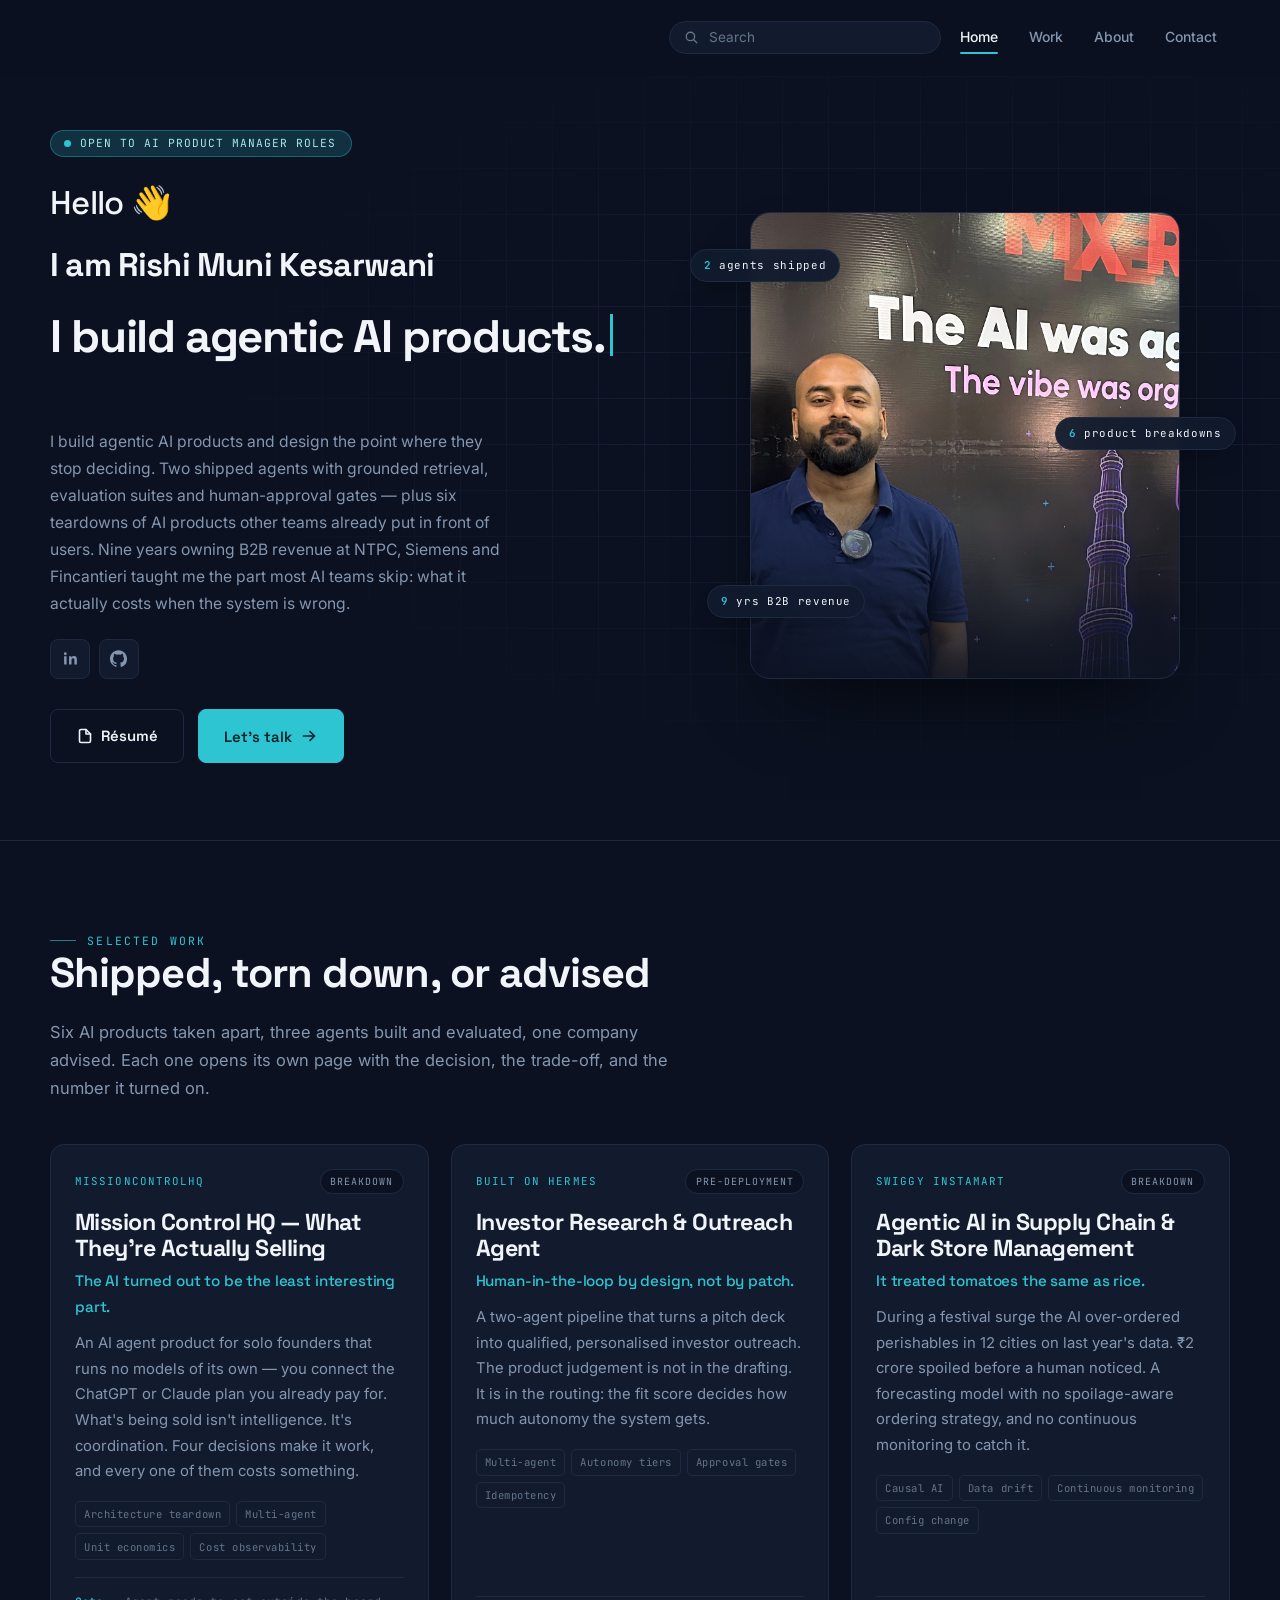
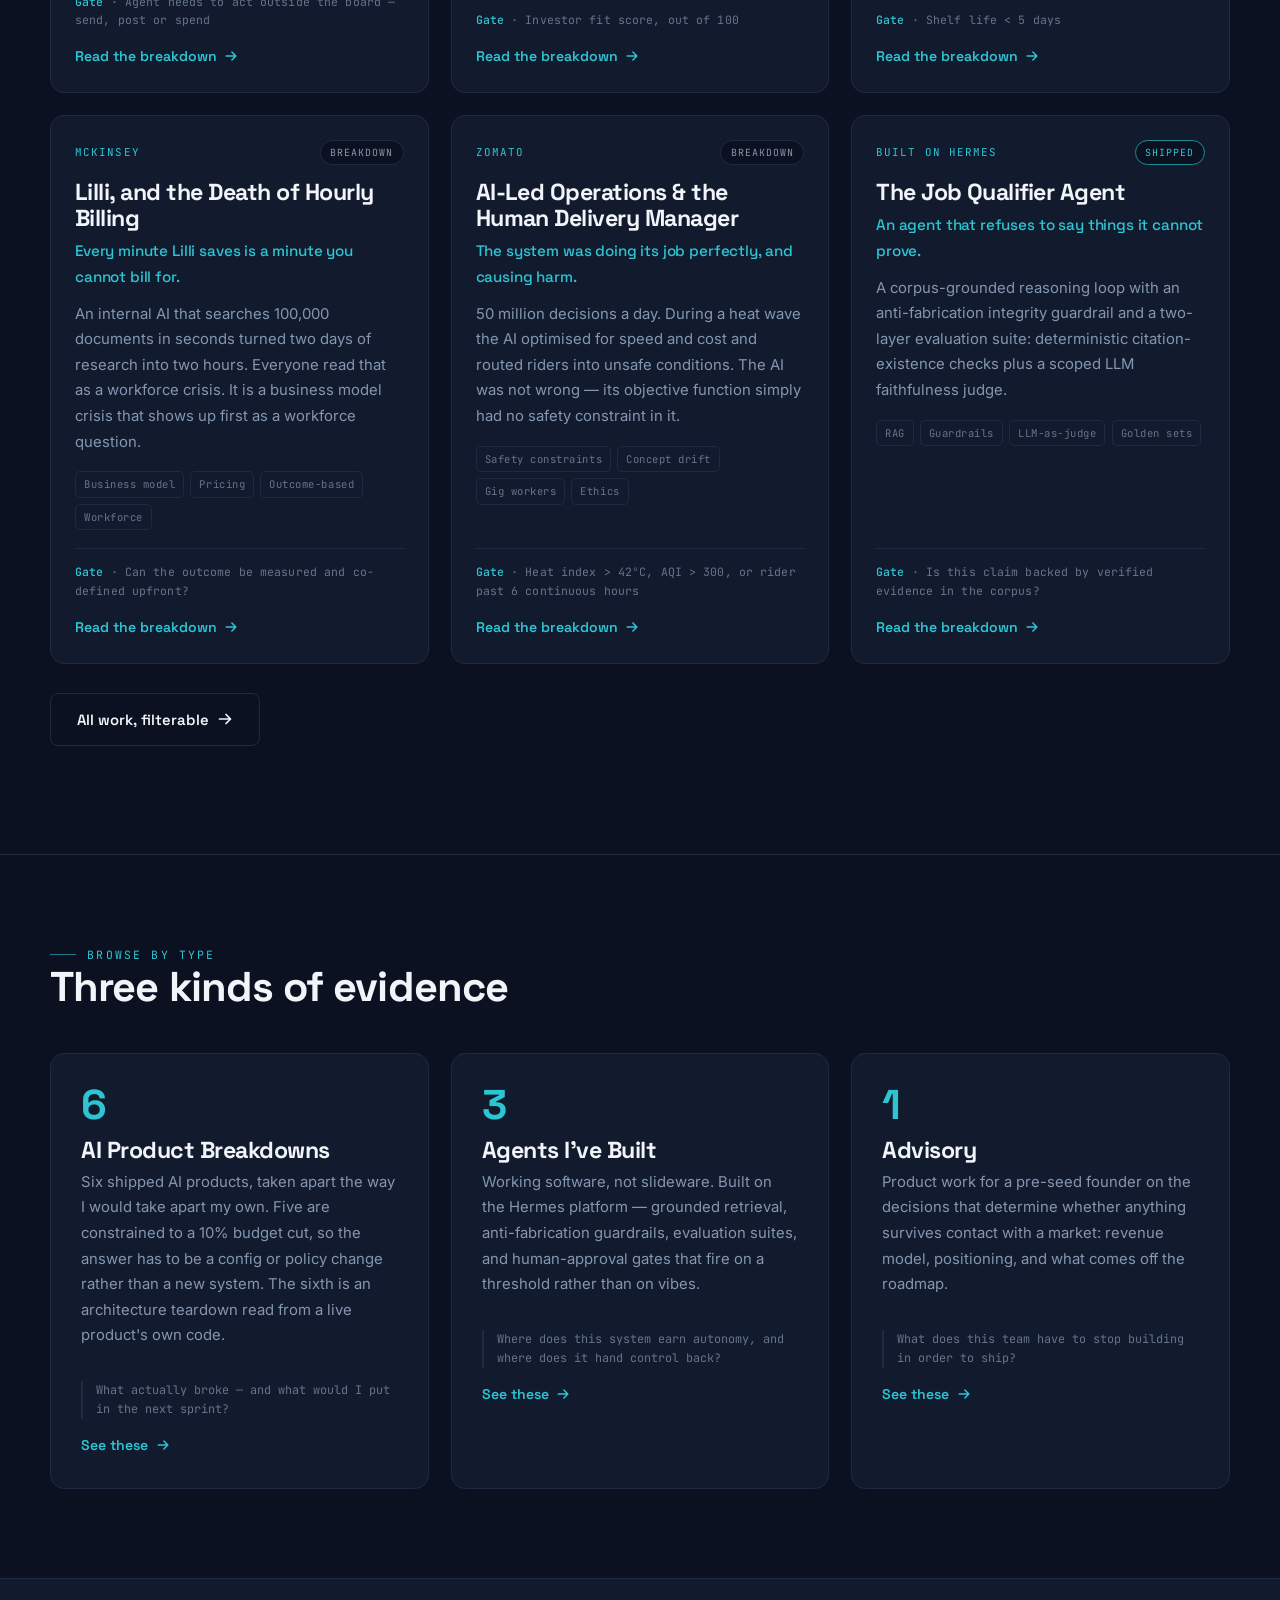
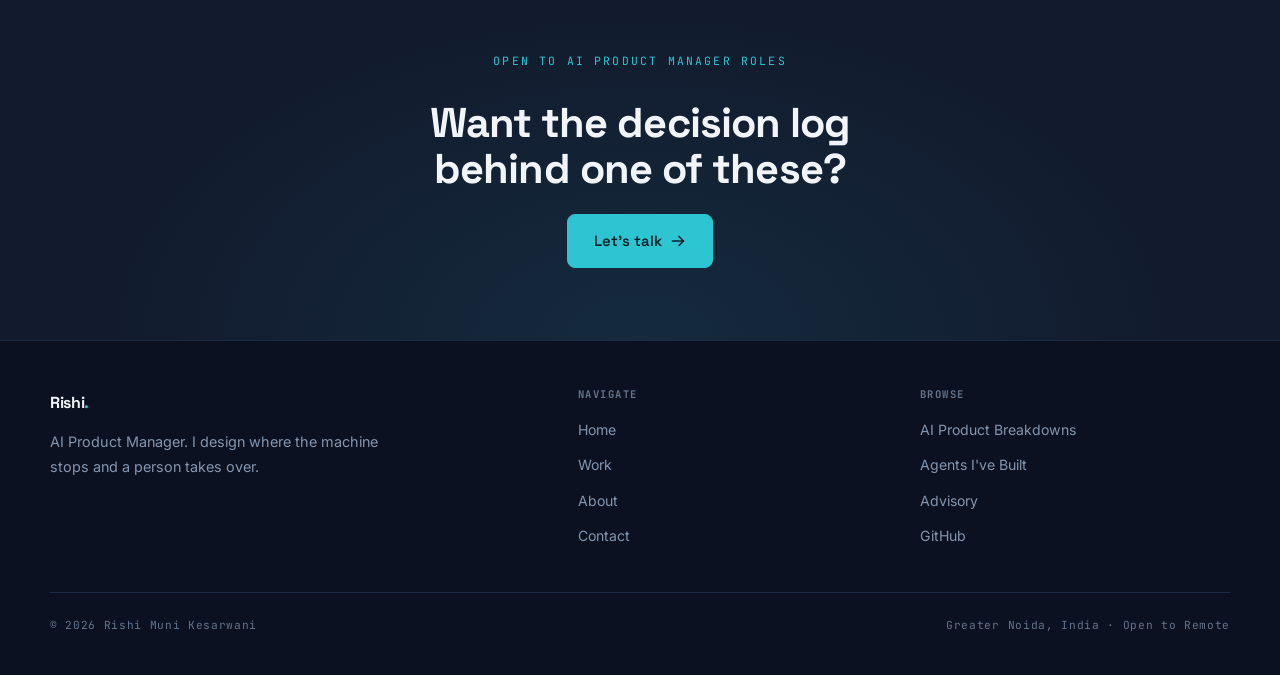
==== index.html @ 531f72b7 "Initial commit — portfolio site Static site, no build step, no framework. Every page renders from a " ====
<!doctype html>
<html lang="en">
<head>
<meta charset="utf-8">
<meta name="viewport" content="width=device-width, initial-scale=1">
<title>Rishi Muni Kesarwani — AI Product Manager</title>
<meta name="description" content="AI Product Manager building agentic products with grounded retrieval, evaluation suites and human-approval gates. Two shipped agents, six AI product teardowns, nine years of B2B revenue.">
<link rel="icon" href="data:image/svg+xml,%3Csvg xmlns='http://www.w3.org/2000/svg' viewBox='0 0 28 28'%3E%3Cpath d='M14 4 24.5 23H3.5z' fill='none' stroke='%232EC5D3' stroke-width='2'/%3E%3C/svg%3E">
<link rel="preconnect" href="https://fonts.googleapis.com">
<link rel="preconnect" href="https://fonts.gstatic.com" crossorigin>
<link href="https://fonts.googleapis.com/css2?family=Space+Grotesk:wght@400;500;600;700&family=Inter:wght@400;500;600&family=JetBrains+Mono:wght@400;500&display=swap" rel="stylesheet">
<link rel="stylesheet" href="assets/css/style.css">
</head>
<body data-page="home">

  <main>
    <section class="hero" id="hero"></section>
    <section class="section bordered" id="featured"></section>
    <section class="section bordered" id="cats"></section>
    <div id="cta"></div>
  </main>

  <script src="assets/js/data.js"></script>
  <script src="assets/js/site.js"></script>
</body>
</html>
---- assets/css/style.css ----
/* =============================================================
   Rishi Muni Kesarwani — AI Product Manager
   Theme: deep navy blueprint, cyan signal, geometric grotesque.
   Signature device: the decision gate rail (.gate)
   ============================================================= */

/* ---------- tokens ---------- */
:root {
  --ink:        #0B1120;
  --ink-2:      #121B2E;
  --ink-3:      #16203a;
  --line:       #1E2A42;
  --line-soft:  #17223a;
  --cyan:       #2EC5D3;
  --cyan-dim:   #1c8b96;
  --cyan-glow:  rgba(46,197,211,.18);
  --amber:      #F2994A;
  --paper:      #F1F5F9;
  --muted:      #8496B0;
  --muted-2:    #64748B;

  --display: "Space Grotesk", "Segoe UI", system-ui, sans-serif;
  --body:    "Inter", "Segoe UI", system-ui, sans-serif;
  --mono:    "JetBrains Mono", ui-monospace, "Cascadia Mono", Consolas, monospace;

  --wrap: 1180px;
  --nav-h: 76px;
  --r: 14px;
  --r-sm: 8px;

  --ease: cubic-bezier(.22,.61,.36,1);
}

/* ---------- reset ---------- */
*, *::before, *::after { box-sizing: border-box; }
html { scroll-behavior: smooth; -webkit-text-size-adjust: 100%; }
body {
  margin: 0;
  background: var(--ink);
  color: var(--muted);
  font-family: var(--body);
  font-size: 16.5px;
  line-height: 1.72;
  -webkit-font-smoothing: antialiased;
  overflow-x: hidden;
}
img { max-width: 100%; display: block; }
a { color: var(--cyan); text-decoration: none; }
a:hover { color: #7fe4ee; }
h1, h2, h3, h4 {
  font-family: var(--display);
  color: var(--paper);
  line-height: 1.12;
  letter-spacing: -.022em;
  margin: 0 0 .5em;
  font-weight: 700;
}
h1 { font-size: clamp(2.4rem, 6.4vw, 4.5rem); }
h2 { font-size: clamp(1.75rem, 3.6vw, 2.6rem); }
h3 { font-size: clamp(1.15rem, 2vw, 1.45rem); }
h4 { font-size: 1.02rem; }
p  { margin: 0 0 1.1em; }
ul { margin: 0 0 1.1em; padding-left: 1.15em; }
li { margin-bottom: .5em; }
strong { color: #cfdcec; font-weight: 600; }
em { color: #a9bcd4; }
code {
  font-family: var(--mono);
  font-size: .87em;
  background: var(--ink-3);
  border: 1px solid var(--line);
  border-radius: 5px;
  padding: .12em .42em;
  color: #a7e8ef;
}

:focus-visible {
  outline: 2px solid var(--cyan);
  outline-offset: 3px;
  border-radius: 4px;
}

.wrap { width: min(100% - 2.5rem, var(--wrap)); margin-inline: auto; }

/* blueprint grid, used behind hero + section accents */
.grid-bg {
  background-image:
    linear-gradient(var(--line-soft) 1px, transparent 1px),
    linear-gradient(90deg, var(--line-soft) 1px, transparent 1px);
  background-size: 46px 46px;
}

/* ---------- eyebrow / mono labels ---------- */
.eyebrow {
  font-family: var(--mono);
  font-size: .715rem;
  letter-spacing: .19em;
  text-transform: uppercase;
  color: var(--cyan);
  margin: 0 0 .9rem;
  display: flex;
  align-items: center;
  gap: .7rem;
}
.eyebrow::before {
  content: "";
  width: 26px; height: 1px;
  background: var(--cyan);
  opacity: .6;
  flex: none;
}
.eyebrow.plain::before { display: none; }

/* =============================================================
   HEADER / NAV
   ============================================================= */
.site-head {
  position: sticky; top: 0; z-index: 60;
  height: var(--nav-h);
  display: flex; align-items: center;
  background: rgba(11,17,32,.86);
  backdrop-filter: blur(14px);
  border-bottom: 1px solid transparent;
  transition: border-color .3s var(--ease), background .3s var(--ease);
}
.site-head.scrolled { border-bottom-color: var(--line); }
.site-head .wrap { display: flex; align-items: center; gap: 1.5rem; }

/* The header carries no wordmark — nav and search sit right, and the
   burger takes over that alignment once .nav goes fixed on mobile. */
.brand { display: flex; align-items: center; gap: .68rem; }
.brand svg { width: 26px; height: 26px; flex: none; }
.brand-name {
  font-family: var(--display);
  font-weight: 700;
  font-size: 1rem;
  color: var(--paper);
  letter-spacing: -.02em;
}
.brand-name span { color: var(--cyan); }

.nav { display: flex; align-items: center; gap: .35rem; margin-left: auto; }
.nav a {
  font-size: .875rem;
  font-weight: 500;
  color: var(--muted);
  padding: .5rem .8rem;
  border-radius: var(--r-sm);
  position: relative;
  transition: color .2s var(--ease), background .2s var(--ease);
}
.nav a:hover { color: var(--paper); background: var(--ink-2); }
.nav a.current { color: var(--paper); }
.nav a.current::after {
  content: "";
  position: absolute; left: .8rem; right: .8rem; bottom: .22rem;
  height: 2px; border-radius: 2px;
  background: var(--cyan);
}

.nav-search {
  display: flex; align-items: center; gap: .5rem;
  background: var(--ink-2);
  border: 1px solid var(--line);
  border-radius: 999px;
  padding: .42rem .85rem;
  min-width: 190px;
  transition: border-color .2s var(--ease), box-shadow .2s var(--ease);
}
.nav-search:focus-within { border-color: var(--cyan-dim); box-shadow: 0 0 0 3px var(--cyan-glow); }
.nav-search svg { width: 15px; height: 15px; color: var(--muted-2); flex: none; }
.nav-search input {
  background: none; border: 0; outline: none;
  color: var(--paper);
  font-family: var(--body); font-size: .85rem;
  width: 100%;
}
.nav-search input::placeholder { color: var(--muted-2); }

.burger {
  display: none;
  margin-left: auto;
  width: 42px; height: 42px;
  border: 1px solid var(--line);
  border-radius: var(--r-sm);
  background: var(--ink-2);
  cursor: pointer;
  padding: 0;
  align-items: center; justify-content: center;
}
.burger span {
  display: block; width: 18px; height: 2px; border-radius: 2px;
  background: var(--paper);
  position: relative;
  transition: transform .28s var(--ease), background .28s var(--ease);
}
.burger span::before, .burger span::after {
  content: ""; position: absolute; left: 0;
  width: 18px; height: 2px; border-radius: 2px; background: var(--paper);
  transition: transform .28s var(--ease), top .2s var(--ease);
}
.burger span::before { top: -6px; }
.burger span::after  { top: 6px; }
.burger[aria-expanded="true"] span { background: transparent; }
.burger[aria-expanded="true"] span::before { top: 0; transform: rotate(45deg); }
.burger[aria-expanded="true"] span::after  { top: 0; transform: rotate(-45deg); }

/* =============================================================
   BREADCRUMB + BACK
   ============================================================= */
.crumbs-bar {
  border-bottom: 1px solid var(--line);
  background: rgba(18,27,46,.4);
}
.crumbs-bar .wrap {
  display: flex; align-items: center; gap: 1rem;
  flex-wrap: wrap;
  padding: .8rem 0;
}
.crumbs {
  font-family: var(--mono);
  font-size: .74rem;
  letter-spacing: .04em;
  display: flex; align-items: center; flex-wrap: wrap; gap: .5rem;
  margin-right: auto;
  color: var(--muted-2);
}
.crumbs a { color: var(--muted); }
.crumbs a:hover { color: var(--cyan); }
.crumbs .sep { color: var(--line); }
.crumbs .here { color: var(--paper); }

.btn-back {
  font-family: var(--mono);
  font-size: .74rem;
  letter-spacing: .06em;
  color: var(--muted);
  background: var(--ink-2);
  border: 1px solid var(--line);
  border-radius: 999px;
  padding: .4rem .9rem .4rem .7rem;
  cursor: pointer;
  display: inline-flex; align-items: center; gap: .45rem;
  transition: border-color .2s var(--ease), color .2s var(--ease), transform .2s var(--ease);
}
.btn-back:hover { color: var(--paper); border-color: var(--cyan-dim); transform: translateX(-2px); }
.btn-back svg { width: 13px; height: 13px; }

/* =============================================================
   BUTTONS
   ============================================================= */
.btn {
  display: inline-flex; align-items: center; justify-content: center; gap: .55rem;
  font-family: var(--display);
  font-size: .93rem; font-weight: 600;
  padding: .82rem 1.6rem;
  border-radius: var(--r-sm);
  border: 1px solid var(--line);
  background: transparent;
  color: var(--paper);
  cursor: pointer;
  transition: transform .2s var(--ease), border-color .2s var(--ease),
              background .2s var(--ease), box-shadow .2s var(--ease);
}
.btn:hover { transform: translateY(-2px); border-color: var(--cyan-dim); color: var(--paper); }
.btn svg { width: 16px; height: 16px; }
.btn-primary {
  background: var(--cyan);
  border-color: var(--cyan);
  color: #04222a;
}
.btn-primary:hover {
  background: #45d6e3; border-color: #45d6e3; color: #04222a;
  box-shadow: 0 10px 30px -10px var(--cyan-glow);
}
.btn-sm { padding: .55rem 1.05rem; font-size: .82rem; }

/* =============================================================
   HERO
   ============================================================= */
.hero { position: relative; padding: clamp(2rem, 4vw, 3.4rem) 0 clamp(3rem, 6vw, 5rem); overflow: hidden; }
.hero::before {
  content: "";
  position: absolute; inset: 0;
  background-image:
    linear-gradient(var(--line-soft) 1px, transparent 1px),
    linear-gradient(90deg, var(--line-soft) 1px, transparent 1px);
  background-size: 46px 46px;
  mask-image: radial-gradient(ellipse 75% 65% at 72% 42%, #000 20%, transparent 78%);
  -webkit-mask-image: radial-gradient(ellipse 75% 65% at 72% 42%, #000 20%, transparent 78%);
  opacity: .85;
  pointer-events: none;
}
.hero .wrap { position: relative; }
.hero-grid {
  display: grid;
  grid-template-columns: 1.05fr .95fr;
  gap: clamp(2rem, 5vw, 4.5rem);
  align-items: center;
}

/* availability pill — the one bit of the hero that states the ask */
.avail {
  display: inline-flex;
  align-items: center;
  gap: .55rem;
  margin: 0 0 1.15rem;
  padding: .42rem .95rem .42rem .8rem;
  border: 1px solid rgba(46, 197, 211, .35);
  border-radius: 999px;
  background: var(--cyan-glow);
  font-family: var(--mono);
  font-size: .7rem;
  letter-spacing: .09em;
  text-transform: uppercase;
  color: #a7e8ef;
  line-height: 1;
}
.avail .dot {
  width: 7px;
  height: 7px;
  border-radius: 50%;
  background: var(--cyan);
  box-shadow: 0 0 0 0 var(--cyan-glow);
  animation: availPulse 2.4s var(--ease) infinite;
}
@keyframes availPulse {
  0%   { box-shadow: 0 0 0 0 rgba(46, 197, 211, .55); }
  70%  { box-shadow: 0 0 0 7px rgba(46, 197, 211, 0); }
  100% { box-shadow: 0 0 0 0 rgba(46, 197, 211, 0); }
}
@media (prefers-reduced-motion: reduce) { .avail .dot { animation: none; } }

.hello {
  font-family: var(--display);
  font-size: clamp(1.5rem, 3vw, 2.05rem);
  color: var(--paper);
  font-weight: 500;
  margin-bottom: .15em;
  letter-spacing: -.02em;
}
.hello .wave { display: inline-block; transform-origin: 70% 70%; }
.iam {
  font-family: var(--display);
  font-size: clamp(1.5rem, 3vw, 2.05rem);
  font-weight: 700;
  color: var(--paper);
  margin: 0 0 .55em;
  letter-spacing: -.025em;
}
.role-line {
  font-family: var(--display);
  font-weight: 700;
  font-size: clamp(1.75rem, 4vw, 2.85rem);
  color: var(--paper);
  letter-spacing: -.03em;
  line-height: 1.12;
  min-height: 2.24em;      /* holds two lines so the layout never jumps */
  margin: 0 0 .35em;
}
.caret {
  display: inline-block;
  width: 3px; height: .92em;
  background: var(--cyan);
  vertical-align: -.08em;
  margin-left: .1em;
  animation: blink 1.05s steps(2, start) infinite;
}
@keyframes blink { to { visibility: hidden; } }

.hero-pitch { max-width: 46ch; margin-bottom: 1.3rem; font-size: .98rem; }

.socials { display: flex; gap: .55rem; margin: 0 0 1.4rem; padding: 0; list-style: none; }
.socials a {
  width: 40px; height: 40px;
  display: grid; place-items: center;
  border: 1px solid var(--line);
  border-radius: var(--r-sm);
  color: var(--muted);
  background: var(--ink-2);
  transition: color .2s var(--ease), border-color .2s var(--ease), transform .2s var(--ease);
}
.socials a:hover { color: var(--cyan); border-color: var(--cyan-dim); transform: translateY(-3px); }
.socials svg { width: 17px; height: 17px; }

.hero-cta { display: flex; gap: .8rem; flex-wrap: wrap; }

/* --- hero portrait --- */
.portrait { position: relative; justify-self: center; width: 100%; max-width: 430px; }
.portrait-frame {
  position: relative;
  border: 1px solid var(--line);
  border-radius: 20px;
  overflow: hidden;
  background: var(--ink-2);
  box-shadow: 0 40px 80px -40px rgba(0,0,0,.85);
}
.portrait-frame img {
  width: 100%; aspect-ratio: 4/4.35; object-fit: cover; object-position: 26% 58%;
  filter: saturate(.92) contrast(1.04);
  transform: scale(1.18);
  transform-origin: 26% 62%;
}
.portrait-frame::after {
  content: "";
  position: absolute; inset: 0;
  background: linear-gradient(180deg, rgba(11,17,32,0) 42%, rgba(11,17,32,.92) 100%);
  pointer-events: none;
}
.portrait-cap {
  position: absolute; left: 1.15rem; right: 1.15rem; bottom: 1rem;
  z-index: 2;
  font-family: var(--mono);
  font-size: .68rem;
  line-height: 1.55;
  color: #a4b6cd;
  letter-spacing: .02em;
}
.portrait-chip {
  position: absolute;
  font-family: var(--mono);
  font-size: .68rem;
  letter-spacing: .06em;
  color: var(--paper);
  background: rgba(18,27,46,.94);
  border: 1px solid var(--line);
  border-radius: 999px;
  padding: .38rem .82rem;
  backdrop-filter: blur(6px);
  white-space: nowrap;
  box-shadow: 0 12px 26px -14px rgba(0,0,0,.9);
}
.portrait-chip b { color: var(--cyan); font-weight: 600; }
.chip-1 { top: 8%;  left: -14%; animation: float 7s ease-in-out infinite; }
.chip-2 { top: 44%; right: -13%; animation: float 8.5s ease-in-out infinite .8s; }
.chip-3 { bottom: 13%; left: -10%; animation: float 7.8s ease-in-out infinite .4s; }
@keyframes float {
  0%, 100% { transform: translateY(0); }
  50%      { transform: translateY(-9px); }
}

/* =============================================================
   SECTIONS
   ============================================================= */
.section { padding: clamp(3.5rem, 7vw, 6.5rem) 0; }
.section.tight { padding: clamp(2.5rem, 4.5vw, 4rem) 0; }
.section.bordered { border-top: 1px solid var(--line); }
.section-head { max-width: 62ch; margin-bottom: 2.6rem; }
.section-head p { margin-bottom: 0; }

.page-head { padding: clamp(2.6rem, 5vw, 4.2rem) 0 clamp(1.6rem, 3vw, 2.4rem); }
.page-head h1 { font-size: clamp(2.1rem, 4.6vw, 3.35rem); margin-bottom: .35em; }
.page-head .lede { font-size: 1.08rem; max-width: 66ch; margin: 0; }

/* stat strip */
.stat-strip {
  display: grid;
  grid-template-columns: repeat(4, 1fr);
  border: 1px solid var(--line);
  border-radius: var(--r);
  overflow: hidden;
  background: var(--ink-2);
}
.stat-strip div { padding: 1.35rem 1.5rem; border-right: 1px solid var(--line); }
.stat-strip div:last-child { border-right: 0; }
.stat-strip b {
  display: block;
  font-family: var(--display);
  font-size: clamp(1.5rem, 3vw, 2.1rem);
  font-weight: 700;
  color: var(--paper);
  letter-spacing: -.03em;
  line-height: 1;
  margin-bottom: .4rem;
}
.stat-strip span {
  font-family: var(--mono);
  font-size: .7rem;
  letter-spacing: .09em;
  text-transform: uppercase;
  color: var(--muted-2);
}

/* =============================================================
   SIGNATURE: the decision gate rail
   ============================================================= */
.gate {
  border: 1px solid var(--line);
  border-radius: var(--r);
  background:
    linear-gradient(180deg, rgba(46,197,211,.05), transparent 60%),
    var(--ink-2);
  padding: 1.4rem 1.5rem 1.5rem;
}
.gate-label {
  font-family: var(--mono);
  font-size: .68rem;
  letter-spacing: .17em;
  text-transform: uppercase;
  color: var(--cyan);
  margin-bottom: .55rem;
}
.gate-rule {
  font-family: var(--display);
  font-size: 1.02rem;
  font-weight: 600;
  color: var(--paper);
  line-height: 1.4;
  margin-bottom: 1.15rem;
}
.gate-rail {
  position: relative;
  height: 3px;
  border-radius: 3px;
  background: linear-gradient(90deg, var(--cyan) 0%, var(--cyan) 46%, var(--amber) 54%, var(--amber) 100%);
  margin: 0 0 1rem;
  opacity: .55;
}
.gate-rail::after {
  content: "";
  position: absolute; left: 50%; top: 50%;
  width: 11px; height: 11px;
  transform: translate(-50%, -50%) rotate(45deg);
  background: var(--ink);
  border: 2px solid var(--cyan);
  border-radius: 2px;
}
.gate-outcomes { display: grid; grid-template-columns: 1fr 1fr; gap: 1.1rem; }
.gate-outcomes > div { font-size: .875rem; line-height: 1.55; }
.gate-outcomes .k {
  font-family: var(--mono);
  font-size: .66rem;
  letter-spacing: .12em;
  text-transform: uppercase;
  display: block;
  margin-bottom: .3rem;
}
.gate-fail .k { color: var(--amber); }
.gate-pass .k { color: var(--cyan); }

/* the gate gets real width when it is the point of the section */
.thesis-grid {
  display: grid;
  grid-template-columns: minmax(0, 1fr) minmax(0, .82fr);
  gap: clamp(2rem, 5vw, 4rem);
  align-items: center;
}
@media (max-width: 900px) { .thesis-grid { grid-template-columns: 1fr; } }

/* compact gate inside a card */
.gate-mini {
  border-top: 1px solid var(--line);
  margin-top: auto;
  padding-top: .9rem;
  font-family: var(--mono);
  font-size: .72rem;
  line-height: 1.6;
  color: var(--muted-2);
  letter-spacing: .01em;
}
.gate-mini b { color: var(--cyan); font-weight: 500; }

/* =============================================================
   CARDS
   ============================================================= */
.card-grid { display: grid; gap: 1.35rem; grid-template-columns: repeat(auto-fill, minmax(330px, 1fr)); }
.card-grid.two { grid-template-columns: repeat(auto-fill, minmax(430px, 1fr)); }

.card {
  display: flex; flex-direction: column;
  background: var(--ink-2);
  border: 1px solid var(--line);
  border-radius: var(--r);
  padding: 1.5rem;
  position: relative;
  overflow: hidden;
  transition: transform .25s var(--ease), border-color .25s var(--ease), box-shadow .25s var(--ease);
}
.card::before {
  content: "";
  position: absolute; left: 0; right: 0; top: 0; height: 2px;
  background: var(--cyan);
  transform: scaleX(0); transform-origin: left;
  transition: transform .35s var(--ease);
}
.card:hover {
  transform: translateY(-4px);
  border-color: #27354f;
  box-shadow: 0 24px 50px -30px rgba(0,0,0,.9);
}
.card:hover::before { transform: scaleX(1); }

.card-top {
  display: flex; align-items: center; gap: .7rem;
  margin-bottom: .9rem;
  font-family: var(--mono);
  font-size: .68rem;
  letter-spacing: .1em;
  text-transform: uppercase;
  color: var(--muted-2);
}
.card-org { color: var(--cyan); }
.tag-status {
  margin-left: auto;
  border: 1px solid var(--line);
  border-radius: 999px;
  padding: .18rem .6rem;
  font-size: .62rem;
  letter-spacing: .1em;
  color: var(--muted);
  background: var(--ink);
}
.tag-status[data-s="Shipped"]  { color: var(--cyan); border-color: var(--cyan-dim); }
.tag-status[data-s="Ongoing"]  { color: var(--amber); border-color: #6b4a25; }

.card h3 { margin-bottom: .45rem; }
.card h3 a { color: var(--paper); }
.card:hover h3 a { color: var(--cyan); }
.card-tagline {
  font-family: var(--display);
  font-size: .95rem;
  color: var(--cyan);
  margin: 0 0 .7rem;
  font-weight: 500;
  letter-spacing: -.01em;
}
.card-sum { font-size: .93rem; margin-bottom: 1rem; }

.tags { display: flex; flex-wrap: wrap; gap: .38rem; list-style: none; padding: 0; margin: 0 0 1.1rem; }
.tags li {
  font-family: var(--mono);
  font-size: .66rem;
  letter-spacing: .05em;
  color: var(--muted-2);
  border: 1px solid var(--line);
  border-radius: 5px;
  padding: .2rem .5rem;
  margin: 0;
}

.card-link {
  font-family: var(--display);
  font-weight: 600;
  font-size: .88rem;
  display: inline-flex; align-items: center; gap: .45rem;
  margin-top: .9rem;
}
.card-link svg { width: 14px; height: 14px; transition: transform .2s var(--ease); }
.card:hover .card-link svg { transform: translateX(4px); }

/* category card */
.cat-card { padding: 1.9rem; }
.cat-card .count {
  font-family: var(--display);
  font-size: 2.6rem; font-weight: 700; color: var(--cyan);
  line-height: 1; letter-spacing: -.04em;
  margin-bottom: .7rem;
}
.cat-card .lens {
  font-family: var(--mono);
  font-size: .74rem;
  color: var(--muted-2);
  border-left: 2px solid var(--line);
  padding-left: .8rem;
  margin: 1rem 0 0;
  line-height: 1.6;
}

/* =============================================================
   FILTER / SORT TOOLBAR
   ============================================================= */
.toolbar {
  display: flex; flex-wrap: wrap; align-items: center; gap: .8rem;
  padding: 1rem 1.15rem;
  border: 1px solid var(--line);
  border-radius: var(--r);
  background: var(--ink-2);
  margin-bottom: 1.8rem;
}
.filters { display: flex; flex-wrap: wrap; gap: .4rem; }
.chip {
  font-family: var(--mono);
  font-size: .72rem;
  letter-spacing: .07em;
  color: var(--muted);
  background: var(--ink);
  border: 1px solid var(--line);
  border-radius: 999px;
  padding: .4rem .9rem;
  cursor: pointer;
  transition: all .2s var(--ease);
}
.chip:hover { color: var(--paper); border-color: #2b3a56; }
.chip[aria-pressed="true"] {
  background: var(--cyan); border-color: var(--cyan); color: #04222a; font-weight: 600;
}
.sort-wrap { margin-left: auto; display: flex; align-items: center; gap: .55rem; }
.sort-wrap label {
  font-family: var(--mono); font-size: .68rem; letter-spacing: .12em;
  text-transform: uppercase; color: var(--muted-2);
}
select {
  font-family: var(--body); font-size: .82rem;
  background: var(--ink); color: var(--paper);
  border: 1px solid var(--line); border-radius: var(--r-sm);
  padding: .45rem 2rem .45rem .75rem;
  cursor: pointer;
  appearance: none;
  background-image: url("data:image/svg+xml,%3Csvg xmlns='http://www.w3.org/2000/svg' viewBox='0 0 12 8' fill='none' stroke='%238496B0' stroke-width='1.6'%3E%3Cpath d='M1 1.5 6 6.5 11 1.5'/%3E%3C/svg%3E");
  background-repeat: no-repeat;
  background-position: right .7rem center;
  background-size: 10px;
}
select:focus { border-color: var(--cyan-dim); outline: none; box-shadow: 0 0 0 3px var(--cyan-glow); }

.result-count {
  font-family: var(--mono); font-size: .74rem;
  color: var(--muted-2); letter-spacing: .05em;
  margin-bottom: 1.2rem;
}
.result-count b { color: var(--paper); font-weight: 500; }

.empty {
  border: 1px dashed var(--line);
  border-radius: var(--r);
  padding: 3rem 1.5rem;
  text-align: center;
}
.empty h3 { color: var(--paper); }
.empty p { max-width: 44ch; margin-inline: auto; }

/* =============================================================
   DETAIL PAGE
   ============================================================= */
.detail-hero { padding: clamp(2rem, 4vw, 3.2rem) 0 clamp(2rem, 4vw, 3rem); }
.detail-meta {
  display: flex; flex-wrap: wrap; gap: .6rem 1.4rem;
  font-family: var(--mono);
  font-size: .72rem;
  letter-spacing: .09em;
  text-transform: uppercase;
  color: var(--muted-2);
  margin-bottom: 1.1rem;
}
.detail-meta .org { color: var(--cyan); }
.detail-hero h1 { max-width: 20ch; }
.detail-tagline {
  font-family: var(--display);
  font-size: clamp(1.1rem, 2.2vw, 1.4rem);
  color: var(--cyan);
  font-weight: 500;
  max-width: 34ch;
  margin: 0 0 1.2rem;
  letter-spacing: -.015em;
}
.detail-sum { font-size: 1.06rem; max-width: 62ch; }

.detail-body {
  display: grid;
  grid-template-columns: minmax(0, 1fr) 300px;
  gap: clamp(2rem, 5vw, 4rem);
  align-items: start;
}
.detail-main > section { margin-bottom: 3rem; }
.detail-main > section:last-child { margin-bottom: 0; }
.detail-main h2 {
  font-size: clamp(1.35rem, 2.4vw, 1.75rem);
  padding-bottom: .6rem;
  border-bottom: 1px solid var(--line);
  margin-bottom: 1.2rem;
}
.detail-main p, .detail-main li { font-size: 1rem; }

.note-block {
  border: 1px solid var(--line);
  border-left: 2px solid var(--cyan);
  border-radius: 0 var(--r) var(--r) 0;
  background: var(--ink-2);
  padding: 1.4rem 1.5rem;
}
.note-block > *:last-child { margin-bottom: 0; }

.tbl-scroll { overflow-x: auto; border: 1px solid var(--line); border-radius: var(--r); }
table { width: 100%; border-collapse: collapse; min-width: 480px; }
th, td {
  text-align: left;
  padding: .82rem 1.05rem;
  border-bottom: 1px solid var(--line);
  font-size: .9rem;
  vertical-align: top;
}
th {
  font-family: var(--mono);
  font-size: .68rem;
  letter-spacing: .12em;
  text-transform: uppercase;
  color: var(--cyan);
  background: var(--ink-3);
  font-weight: 500;
  white-space: nowrap;
}
tbody tr:last-child td { border-bottom: 0; }
tbody tr:hover td { background: rgba(46,197,211,.03); }
td:first-child { color: #b8c8dc; }

/* sidebar */
.detail-side { position: sticky; top: calc(var(--nav-h) + 1.2rem); display: grid; gap: 1.2rem; }
.side-box {
  border: 1px solid var(--line);
  border-radius: var(--r);
  background: var(--ink-2);
  padding: 1.3rem 1.4rem;
}
.side-box h4 {
  font-family: var(--mono);
  font-size: .68rem;
  letter-spacing: .15em;
  text-transform: uppercase;
  color: var(--cyan);
  margin-bottom: .9rem;
}
.side-stats { list-style: none; padding: 0; margin: 0; }
.side-stats li {
  display: flex; justify-content: space-between; align-items: baseline; gap: 1rem;
  padding: .55rem 0;
  border-bottom: 1px solid var(--line-soft);
  margin: 0;
  font-size: .82rem;
}
.side-stats li:last-child { border-bottom: 0; }
.side-stats b {
  font-family: var(--display);
  color: var(--paper); font-weight: 700; font-size: 1rem;
  letter-spacing: -.02em; text-align: right;
}
.side-links { list-style: none; padding: 0; margin: 0; }
.side-links li { margin: 0; border-bottom: 1px solid var(--line-soft); }
.side-links li:last-child { border-bottom: 0; }
.side-links a {
  display: block; padding: .6rem 0;
  font-size: .88rem; color: var(--muted);
  transition: color .2s var(--ease), padding-left .2s var(--ease);
}
.side-links a:hover { color: var(--cyan); padding-left: .35rem; }
.side-links .k {
  font-family: var(--mono); font-size: .62rem; letter-spacing: .1em;
  text-transform: uppercase; color: var(--muted-2); display: block;
}

/* prev / next */
.pager {
  display: grid; grid-template-columns: 1fr 1fr; gap: 1rem;
  border-top: 1px solid var(--line);
  padding-top: 2rem; margin-top: 3.5rem;
}
.pager a {
  border: 1px solid var(--line);
  border-radius: var(--r);
  background: var(--ink-2);
  padding: 1.1rem 1.3rem;
  transition: border-color .2s var(--ease), transform .2s var(--ease);
}
.pager a:hover { border-color: var(--cyan-dim); transform: translateY(-2px); }
.pager .k {
  font-family: var(--mono); font-size: .65rem; letter-spacing: .13em;
  text-transform: uppercase; color: var(--muted-2); display: block; margin-bottom: .35rem;
}
.pager strong { display: block; font-family: var(--display); color: var(--paper); font-size: .98rem; line-height: 1.3; }
.pager .next { text-align: right; }
.pager .spacer { border: 0; background: none; }

/* =============================================================
   FIGURE — architecture diagrams, drawn inline as SVG so they
   carry the same navy/cyan palette as everything else.
   ============================================================= */
.figure {
  margin: 0 0 1.5rem;
  border: 1px solid var(--line);
  border-radius: var(--r);
  background: linear-gradient(180deg, var(--ink-2) 0%, #0d1424 100%);
  overflow: hidden;
}
.figure-head {
  display: flex;
  align-items: baseline;
  flex-wrap: wrap;
  gap: .25rem .8rem;
  padding: .8rem 1.15rem;
  border-bottom: 1px solid var(--line);
  background: rgba(46, 197, 211, .04);
}
.figure-tag {
  font-family: var(--mono);
  font-size: .62rem;
  letter-spacing: .14em;
  text-transform: uppercase;
  color: var(--cyan);
  white-space: nowrap;
}
.figure-name {
  font-family: var(--display);
  font-size: .97rem;
  font-weight: 600;
  color: var(--paper);
  letter-spacing: -.015em;
}
/* the drawing itself scrolls sideways on narrow screens rather
   than shrinking its labels into illegibility */
.figure-canvas { overflow-x: auto; padding: 1.15rem 1.1rem .5rem; }
.figure-canvas svg { display: block; width: 100%; min-width: 680px; height: auto; }
.figure-cap {
  margin: 0;
  padding: .35rem 1.15rem 1.05rem;
  font-size: .84rem;
  line-height: 1.62;
  color: var(--muted-2);
}
.figure-cap b { color: var(--muted); font-weight: 600; }

/* diagram primitives — kept here so every figure stays in step */
.dg-label   { font-family: "Space Grotesk", system-ui, sans-serif; font-size: 14px; font-weight: 600; fill: #E2E8F0; }
.dg-sub     { font-family: "Inter", system-ui, sans-serif; font-size: 11px; fill: #7f92ad; }
.dg-edge    { font-family: "JetBrains Mono", ui-monospace, monospace; font-size: 10px; fill: #7f92ad; letter-spacing: .04em; }
.dg-num     { font-family: "JetBrains Mono", ui-monospace, monospace; font-size: 11px; font-weight: 600; }
.dg-title   { font-family: "Space Grotesk", system-ui, sans-serif; font-size: 17px; font-weight: 700; fill: #F1F5F9; }
.dg-note    { font-family: "Inter", system-ui, sans-serif; font-size: 12px; fill: #a9bcd4; }
.dg-line    { stroke: #3A4C6B; stroke-width: 1.4; fill: none; }

/* =============================================================
   ABOUT / TIMELINE
   ============================================================= */
.about-grid {
  display: grid; grid-template-columns: 300px minmax(0, 1fr);
  gap: clamp(2rem, 5vw, 4rem); align-items: start;
}
.about-photo {
  border: 1px solid var(--line); border-radius: var(--r);
  overflow: hidden; background: var(--ink-2);
  position: sticky; top: calc(var(--nav-h) + 1.2rem);
}
.about-photo img { aspect-ratio: 4/4.6; object-fit: cover; object-position: 22% 40%; }
.about-photo .cap {
  padding: .9rem 1.1rem;
  font-family: var(--mono); font-size: .68rem; line-height: 1.55; color: var(--muted-2);
  border-top: 1px solid var(--line);
}

.timeline { position: relative; padding-left: 1.9rem; }
.timeline::before {
  content: ""; position: absolute; left: 5px; top: .55rem; bottom: .5rem;
  width: 1px; background: var(--line);
}
.tl-item { position: relative; margin-bottom: 2.4rem; }
.tl-item:last-child { margin-bottom: 0; }
.tl-item::before {
  content: ""; position: absolute; left: -1.9rem; top: .5rem;
  width: 11px; height: 11px; border-radius: 50%;
  background: var(--ink); border: 2px solid var(--line);
}
.tl-item:first-child::before { border-color: var(--cyan); background: var(--cyan); }
.tl-when {
  font-family: var(--mono); font-size: .69rem; letter-spacing: .11em;
  text-transform: uppercase; color: var(--cyan); margin-bottom: .35rem;
}
.tl-item h3 { margin-bottom: .2rem; font-size: 1.15rem; }
.tl-org { font-size: .9rem; color: var(--muted-2); margin-bottom: .8rem; }
.tl-item ul { margin-bottom: 0; }
.tl-item li { font-size: .93rem; }

.skill-block { margin-bottom: 1.7rem; }
.skill-block h4 {
  font-family: var(--mono); font-size: .68rem; letter-spacing: .14em;
  text-transform: uppercase; color: var(--cyan); margin-bottom: .7rem;
}

/* =============================================================
   SEARCH RESULTS
   ============================================================= */
.searchbox-lg {
  display: flex; align-items: center; gap: .9rem;
  border: 1px solid var(--line); border-radius: var(--r);
  background: var(--ink-2);
  padding: 1rem 1.3rem;
  margin-bottom: 1.6rem;
}
.searchbox-lg:focus-within { border-color: var(--cyan-dim); box-shadow: 0 0 0 3px var(--cyan-glow); }
.searchbox-lg svg { width: 19px; height: 19px; color: var(--muted-2); flex: none; }
.searchbox-lg input {
  flex: 1; background: none; border: 0; outline: none;
  font-family: var(--display); font-size: 1.1rem; color: var(--paper);
}
.searchbox-lg input::placeholder { color: var(--muted-2); font-family: var(--body); font-size: .98rem; }

.res-list { list-style: none; padding: 0; margin: 0; }
.res-list li { margin: 0 0 .8rem; }
.res {
  display: block;
  border: 1px solid var(--line); border-radius: var(--r);
  background: var(--ink-2);
  padding: 1.15rem 1.35rem;
  transition: border-color .2s var(--ease), transform .2s var(--ease);
}
.res:hover { border-color: var(--cyan-dim); transform: translateX(3px); }
.res .k {
  font-family: var(--mono); font-size: .65rem; letter-spacing: .12em;
  text-transform: uppercase; color: var(--muted-2); margin-bottom: .3rem;
}
.res h3 { font-size: 1.08rem; margin-bottom: .3rem; color: var(--paper); }
.res p { font-size: .9rem; margin: 0; color: var(--muted); }
.res mark { background: rgba(46,197,211,.22); color: #bff0f6; border-radius: 3px; padding: 0 .15em; }

.suggest { display: flex; flex-wrap: wrap; gap: .45rem; align-items: center; }
.suggest span {
  font-family: var(--mono); font-size: .68rem; letter-spacing: .1em;
  text-transform: uppercase; color: var(--muted-2); margin-right: .3rem;
}

/* =============================================================
   CONTACT
   ============================================================= */
.contact-grid { display: grid; grid-template-columns: minmax(0,1fr) minmax(0,1fr); gap: clamp(2rem,5vw,4rem); align-items: start; }
.contact-list { list-style: none; padding: 0; margin: 0; }
.contact-list li { margin: 0; border-bottom: 1px solid var(--line); }
.contact-list li:first-child { border-top: 1px solid var(--line); }
.contact-list a, .contact-list .row {
  display: flex; align-items: center; gap: 1rem;
  padding: 1.1rem .2rem;
  color: var(--paper);
  transition: padding-left .2s var(--ease);
}
.contact-list a:hover { padding-left: .5rem; color: var(--cyan); }
.contact-list svg { width: 17px; height: 17px; color: var(--cyan); flex: none; }
.contact-list .k {
  font-family: var(--mono); font-size: .65rem; letter-spacing: .12em;
  text-transform: uppercase; color: var(--muted-2); display: block; margin-bottom: .1rem;
}
.contact-list .v { font-family: var(--display); font-size: .98rem; font-weight: 500; }

/* =============================================================
   CTA BAND + FOOTER
   ============================================================= */
.cta-band {
  border-top: 1px solid var(--line);
  border-bottom: 1px solid var(--line);
  background:
    radial-gradient(ellipse 60% 130% at 50% 100%, rgba(46,197,211,.09), transparent 70%),
    var(--ink-2);
  padding: clamp(3rem, 6vw, 4.5rem) 0;
  text-align: center;
}
.cta-band h2 { max-width: 20ch; margin-inline: auto; }
.cta-band p { max-width: 52ch; margin-inline: auto; margin-bottom: 1.8rem; }
.cta-band .hero-cta { justify-content: center; }

.site-foot { padding: 3rem 0 2.5rem; }
.foot-grid {
  display: grid; grid-template-columns: 1.6fr 1fr 1fr; gap: 2rem;
  padding-bottom: 2.2rem; border-bottom: 1px solid var(--line);
}
.foot-grid h4 {
  font-family: var(--mono); font-size: .66rem; letter-spacing: .14em;
  text-transform: uppercase; color: var(--muted-2); margin-bottom: .9rem;
}
.foot-grid ul { list-style: none; padding: 0; margin: 0; }
.foot-grid li { margin-bottom: .45rem; }
.foot-grid li a { color: var(--muted); font-size: .88rem; }
.foot-grid li a:hover { color: var(--cyan); }
.foot-blurb { font-size: .9rem; max-width: 38ch; }
.foot-bot {
  display: flex; flex-wrap: wrap; gap: 1rem; justify-content: space-between;
  padding-top: 1.4rem;
  font-family: var(--mono); font-size: .7rem; letter-spacing: .06em; color: var(--muted-2);
}

/* =============================================================
   MOTION — reveal on scroll
   ============================================================= */
.reveal { opacity: 0; transform: translateY(18px); }
.reveal.in { opacity: 1; transform: none; transition: opacity .6s var(--ease), transform .6s var(--ease); }

.stagger > * { opacity: 0; transform: translateY(14px); animation: rise .65s var(--ease) forwards; }
.stagger > *:nth-child(1) { animation-delay: .05s; }
.stagger > *:nth-child(2) { animation-delay: .13s; }
.stagger > *:nth-child(3) { animation-delay: .21s; }
.stagger > *:nth-child(4) { animation-delay: .29s; }
.stagger > *:nth-child(5) { animation-delay: .37s; }
.stagger > *:nth-child(6) { animation-delay: .45s; }
@keyframes rise { to { opacity: 1; transform: none; } }

/* =============================================================
   RESPONSIVE
   ============================================================= */
@media (max-width: 1040px) {
  .detail-body { grid-template-columns: 1fr; }
  .detail-side { position: static; grid-template-columns: repeat(auto-fit, minmax(250px,1fr)); }
  .about-grid { grid-template-columns: 1fr; }
  .about-photo { position: static; max-width: 320px; }
  .nav-search { min-width: 150px; }
}

@media (max-width: 900px) {
  .hero-grid { grid-template-columns: 1fr; gap: 3rem; }
  .portrait { order: -1; max-width: 330px; }
  .chip-1 { left: -6%; } .chip-2 { right: -6%; } .chip-3 { left: -4%; }
  .stat-strip { grid-template-columns: 1fr 1fr; }
  .stat-strip div:nth-child(2) { border-right: 0; }
  .stat-strip div:nth-child(-n+2) { border-bottom: 1px solid var(--line); }
  .foot-grid { grid-template-columns: 1fr 1fr; }
  .contact-grid { grid-template-columns: 1fr; }

  .burger { display: inline-flex; }
  .nav {
    position: fixed; inset: var(--nav-h) 0 auto;
    flex-direction: column; align-items: stretch; gap: 0;
    background: var(--ink-2);
    border-bottom: 1px solid var(--line);
    padding: .8rem 1.25rem 1.3rem;
    transform: translateY(-12px);
    opacity: 0; visibility: hidden; pointer-events: none;
    transition: opacity .25s var(--ease), transform .25s var(--ease), visibility .25s;
    max-height: calc(100vh - var(--nav-h)); overflow-y: auto;
  }
  .nav.open { opacity: 1; visibility: visible; transform: none; pointer-events: auto; }
  .nav a { padding: .85rem .4rem; border-bottom: 1px solid var(--line-soft); border-radius: 0; }
  .nav a.current::after { left: .4rem; right: auto; width: 20px; bottom: .5rem; }
  .nav-search { order: -1; margin-bottom: .6rem; min-width: 0; }
}

@media (max-width: 620px) {
  body { font-size: 16px; }
  .wrap { width: calc(100% - 2rem); }
  .gate-outcomes { grid-template-columns: 1fr; gap: .8rem; }
  .stat-strip { grid-template-columns: 1fr; }
  .stat-strip div { border-right: 0; border-bottom: 1px solid var(--line); }
  .stat-strip div:last-child { border-bottom: 0; }
  .pager { grid-template-columns: 1fr; }
  .pager .next { text-align: left; }
  .foot-grid { grid-template-columns: 1fr; }
  .toolbar { flex-direction: column; align-items: stretch; }
  .sort-wrap { margin-left: 0; }
  .sort-wrap select { flex: 1; }
  .card-grid { grid-template-columns: 1fr; }
  .card-grid.two { grid-template-columns: 1fr; }
  .portrait-chip { font-size: .62rem; padding: .3rem .65rem; }
}

@media (prefers-reduced-motion: reduce) {
  *, *::before, *::after {
    animation-duration: .001ms !important;
    animation-iteration-count: 1 !important;
    transition-duration: .001ms !important;
    scroll-behavior: auto !important;
  }
  .reveal { opacity: 1; transform: none; }
  .stagger > * { opacity: 1; transform: none; }
}

@media print {
  .site-head, .crumbs-bar, .cta-band, .site-foot, .btn-back, .toolbar { display: none; }
  body { background: #fff; color: #111; }
}
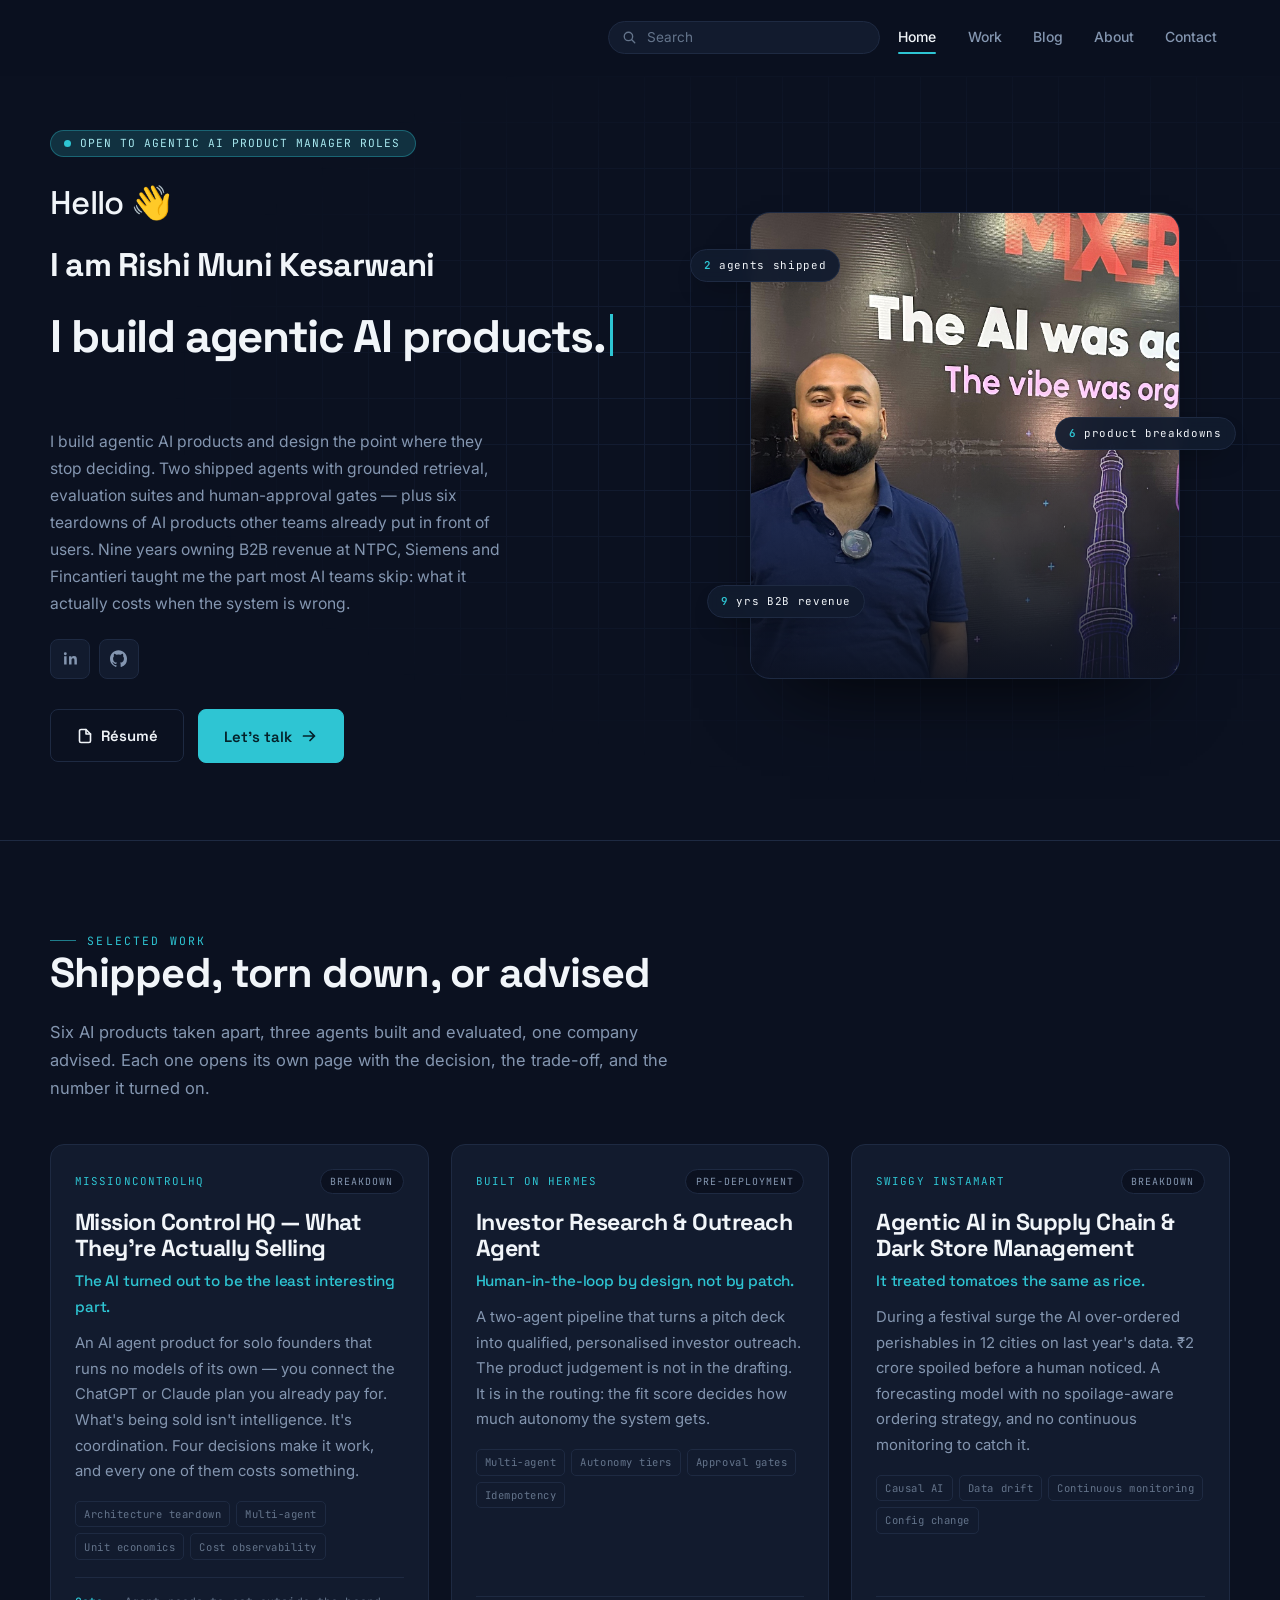
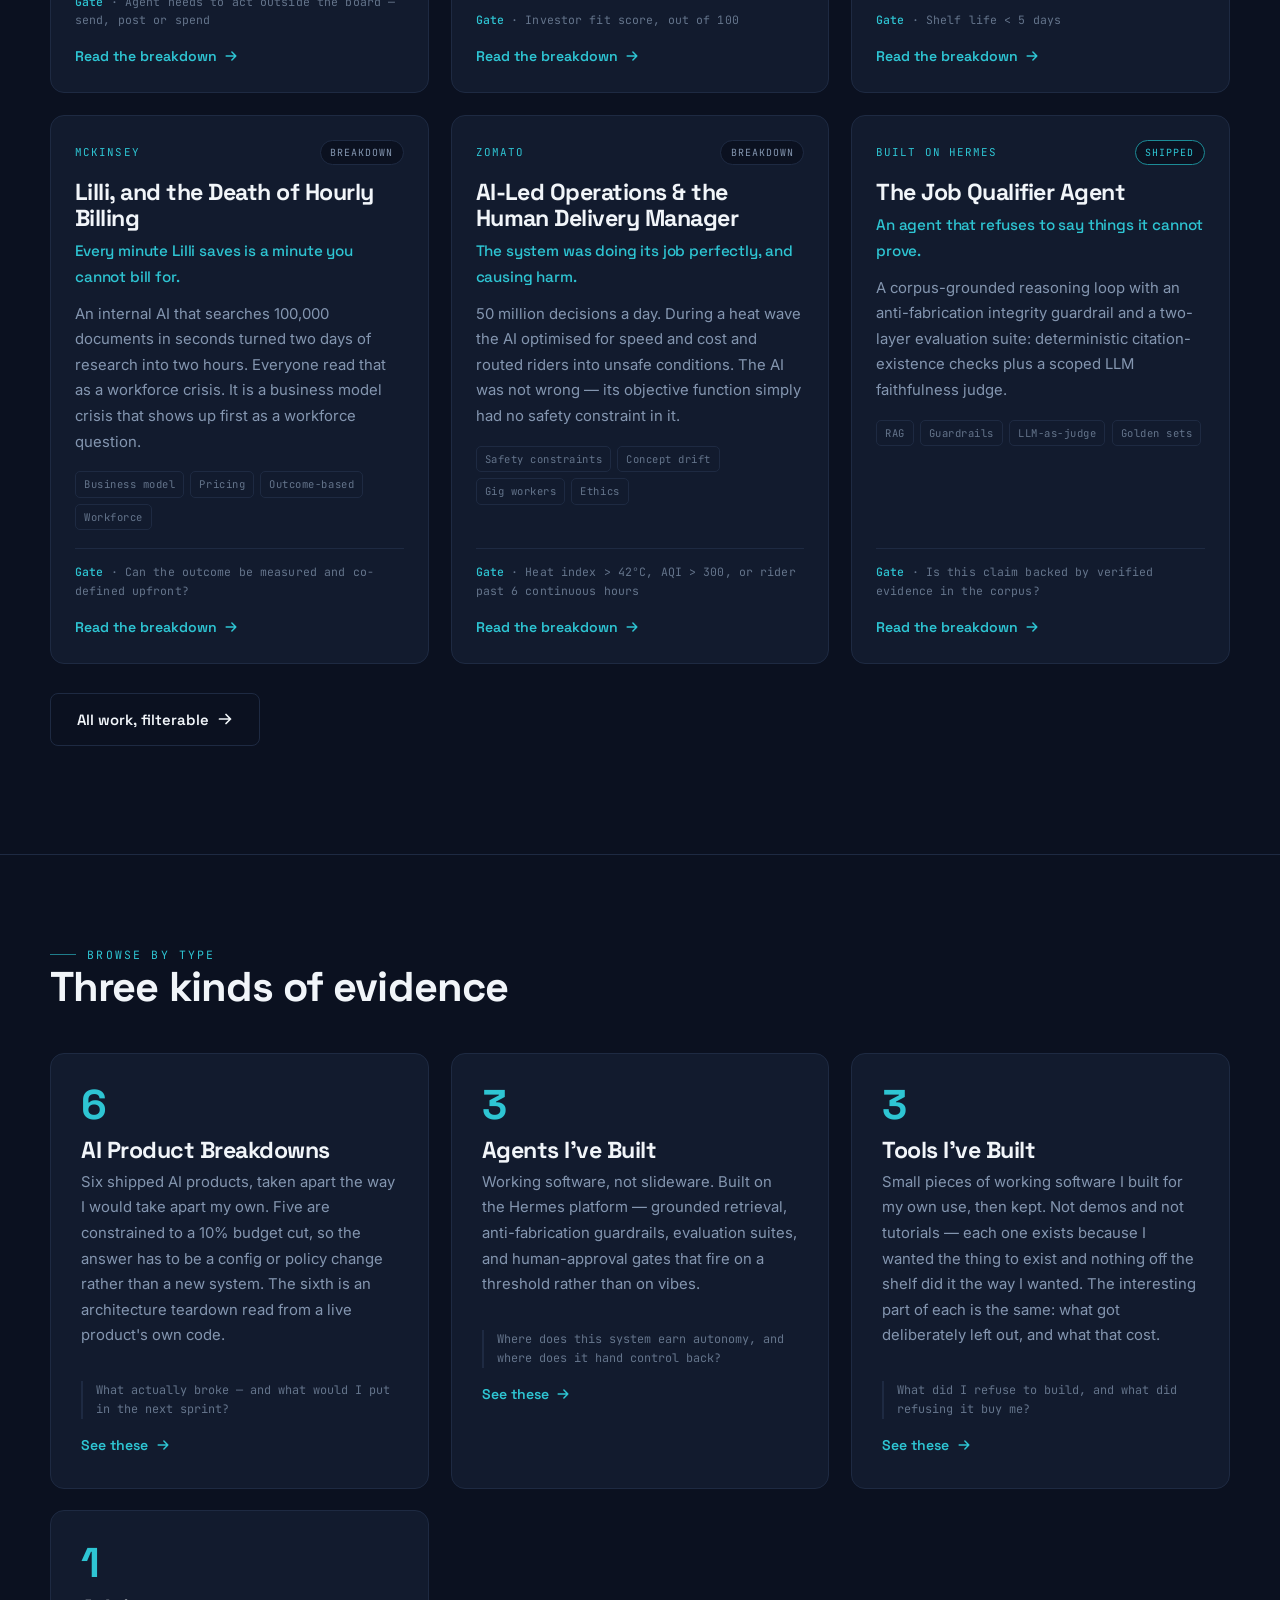
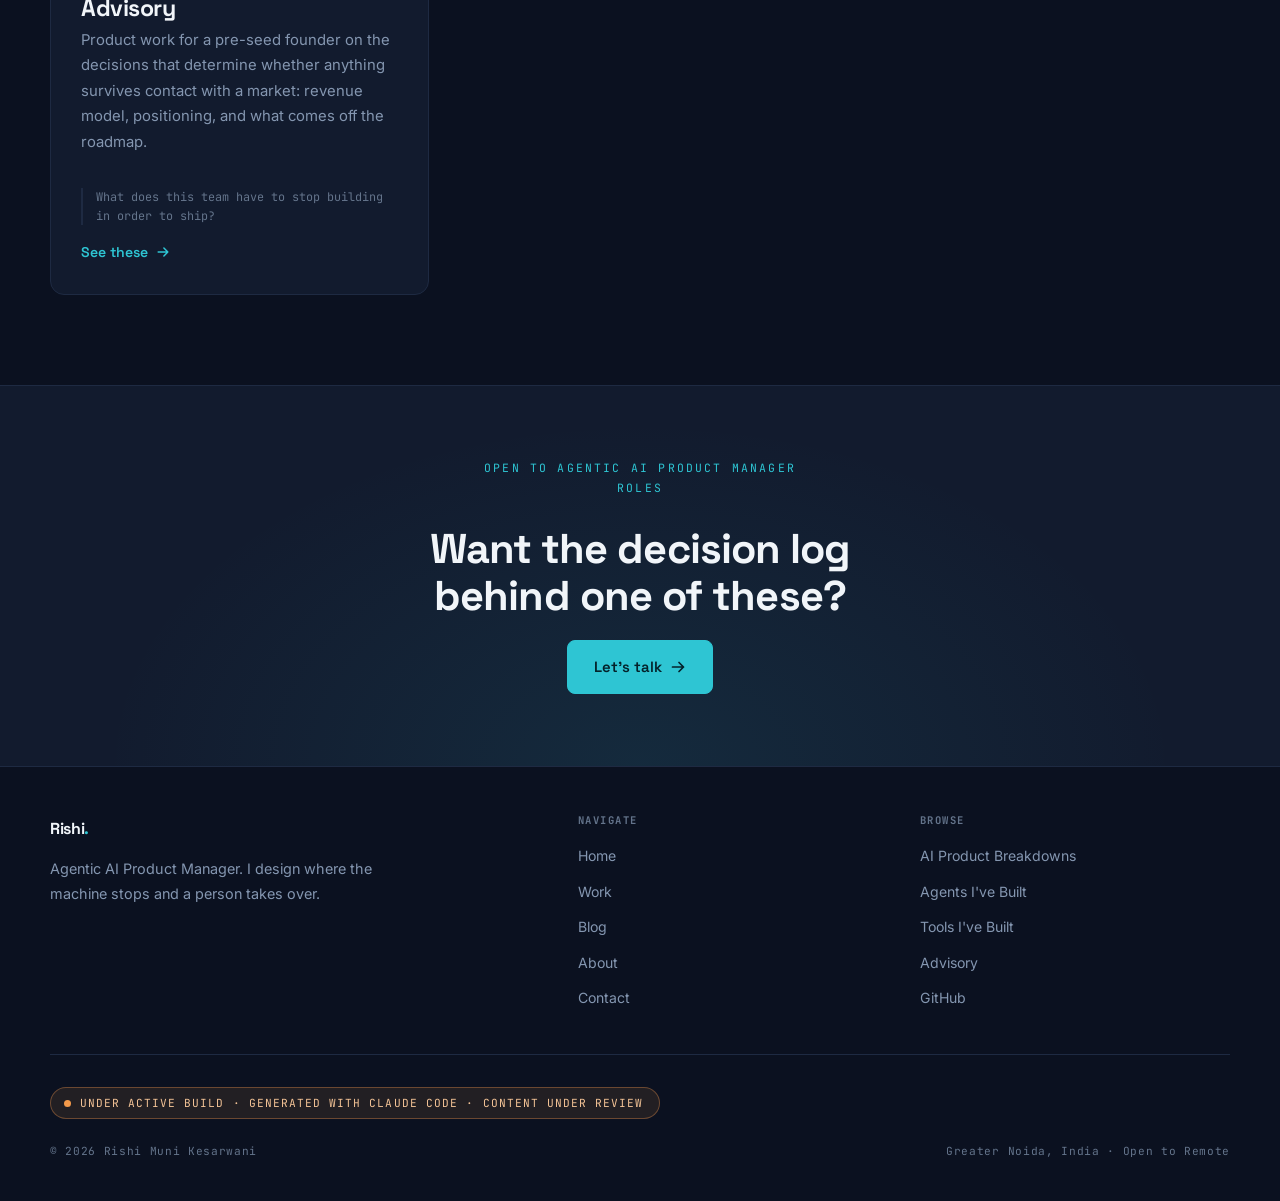
==== commit ecd6fdb0: "Rework About, rename role to Agentic AI Product Manager, new R logo About page: - Dropped the thesis" ====
--- a/index.html
+++ b/index.html
@@ -3,9 +3,9 @@
 <head>
 <meta charset="utf-8">
 <meta name="viewport" content="width=device-width, initial-scale=1">
-<title>Rishi Muni Kesarwani — AI Product Manager</title>
-<meta name="description" content="AI Product Manager building agentic products with grounded retrieval, evaluation suites and human-approval gates. Two shipped agents, six AI product teardowns, nine years of B2B revenue.">
-<link rel="icon" href="data:image/svg+xml,%3Csvg xmlns='http://www.w3.org/2000/svg' viewBox='0 0 28 28'%3E%3Cpath d='M14 4 24.5 23H3.5z' fill='none' stroke='%232EC5D3' stroke-width='2'/%3E%3C/svg%3E">
+<title>Rishi Muni Kesarwani — Agentic AI Product Manager</title>
+<meta name="description" content="Agentic AI Product Manager building agentic products with grounded retrieval, evaluation suites and human-approval gates. Two shipped agents, six AI product teardowns, nine years of B2B revenue.">
+<link rel="icon" href="data:image/svg+xml,%3Csvg xmlns='http://www.w3.org/2000/svg' viewBox='0 0 28 28'%3E%3Cpath d='M9 23V5h7l4 4v3l-4 4H9m5 0 6 7' fill='none' stroke='%232EC5D3' stroke-width='2' stroke-linejoin='round' stroke-linecap='round'/%3E%3C/svg%3E">
 <link rel="preconnect" href="https://fonts.googleapis.com">
 <link rel="preconnect" href="https://fonts.gstatic.com" crossorigin>
 <link href="https://fonts.googleapis.com/css2?family=Space+Grotesk:wght@400;500;600;700&family=Inter:wght@400;500;600&family=JetBrains+Mono:wght@400;500&display=swap" rel="stylesheet">
--- a/assets/css/style.css
+++ b/assets/css/style.css
@@ -846,6 +846,12 @@
   font-family: var(--mono); font-size: .62rem; letter-spacing: .1em;
   text-transform: uppercase; color: var(--muted-2); display: block;
 }
+/* Same shape as a side link, deliberately not clickable — used for private
+   repos, where a link would only ever 404 for a visitor. */
+.side-links .side-flat {
+  display: block; padding: .6rem 0;
+  font-size: .88rem; color: var(--muted);
+}
 
 /* prev / next */
 .pager {
@@ -958,6 +964,15 @@
   background: var(--ink); border: 2px solid var(--line);
 }
 .tl-item:first-child::before { border-color: var(--cyan); background: var(--cyan); }
+
+/* Education timeline: everything completed carries the filled cyan marker.
+   An in-progress course keeps the hollow one, so it cannot be misread as
+   finished — including when it sits first in the list. */
+.timeline-edu .tl-item::before { border-color: var(--cyan); background: var(--cyan); }
+.timeline-edu .tl-item.in-progress::before {
+  border-color: var(--line);
+  background: var(--ink);
+}
 .tl-when {
   font-family: var(--mono); font-size: .69rem; letter-spacing: .11em;
   text-transform: uppercase; color: var(--cyan); margin-bottom: .35rem;
@@ -1159,3 +1174,258 @@
   .site-head, .crumbs-bar, .cta-band, .site-foot, .btn-back, .toolbar { display: none; }
   body { background: #fff; color: #111; }
 }
+
+/* =============================================================
+   BLOG — index + post
+   ============================================================= */
+
+/* Shared page header, also usable by other simple pages later. */
+.page-h1 {
+  max-width: 16ch;
+  margin: 0 0 .9rem;
+}
+.page-lede {
+  font-size: 1.06rem;
+  max-width: 58ch;
+  margin: 0 0 clamp(2.2rem, 5vw, 3.4rem);
+}
+
+/* ---------- index list ---------- */
+.post-list {
+  list-style: none;
+  margin: 0;
+  padding: 0;
+  border-top: 1px solid var(--line);
+}
+.post-item { border-bottom: 1px solid var(--line); }
+
+.post-link {
+  display: block;
+  padding: 1.9rem 0;
+  text-decoration: none;
+  color: inherit;
+  position: relative;
+  transition: padding-left .25s var(--ease);
+}
+/* Cyan rule slides in from the left on hover — the site's hover idiom. */
+.post-link::before {
+  content: "";
+  position: absolute;
+  left: 0;
+  top: 1.9rem;
+  bottom: 1.9rem;
+  width: 2px;
+  background: var(--cyan);
+  opacity: 0;
+  transition: opacity .25s var(--ease);
+}
+.post-link:hover { padding-left: 1.15rem; }
+.post-link:hover::before { opacity: 1; }
+.post-link:focus-visible { outline: 2px solid var(--cyan); outline-offset: 4px; }
+
+.post-meta {
+  display: flex;
+  flex-wrap: wrap;
+  align-items: center;
+  gap: .55rem;
+  font-family: var(--mono);
+  font-size: .72rem;
+  letter-spacing: .09em;
+  text-transform: uppercase;
+  color: var(--muted-2);
+  margin-bottom: .7rem;
+}
+.post-meta .sep { color: var(--line); }
+
+.post-title {
+  font-family: var(--display);
+  font-size: clamp(1.2rem, 2.3vw, 1.55rem);
+  font-weight: 600;
+  letter-spacing: -.015em;
+  line-height: 1.25;
+  color: var(--paper);
+  margin: 0 0 .55rem;
+  max-width: 26ch;
+  transition: color .2s var(--ease);
+}
+.post-link:hover .post-title { color: var(--cyan); }
+
+.post-sum {
+  margin: 0;
+  max-width: 62ch;
+  font-size: .98rem;
+}
+
+.post-tags {
+  display: flex;
+  flex-wrap: wrap;
+  gap: .4rem;
+  margin-top: .9rem;
+}
+.post-tags .tag {
+  font-family: var(--mono);
+  font-size: .68rem;
+  letter-spacing: .07em;
+  text-transform: uppercase;
+  color: var(--muted-2);
+  border: 1px solid var(--line);
+  border-radius: 999px;
+  padding: .22rem .6rem;
+}
+
+/* ---------- single post ---------- */
+.post-hero { padding: clamp(2rem, 4vw, 3.2rem) 0 clamp(1.6rem, 3vw, 2.4rem); }
+.post-hero h1 { max-width: 22ch; margin-bottom: 1rem; }
+.post-hero-sum {
+  font-size: 1.08rem;
+  max-width: 60ch;
+  margin: 0;
+  color: var(--muted);
+}
+.post-hero .post-tags { margin-top: 1.2rem; }
+
+/* Narrower measure than the detail page — this is reading, not scanning. */
+.post-prose { max-width: 68ch; }
+.post-prose > section { margin-bottom: 2.6rem; }
+.post-prose > section:last-child { margin-bottom: 0; }
+.post-prose h2 {
+  font-size: clamp(1.25rem, 2.2vw, 1.6rem);
+  padding-bottom: .6rem;
+  border-bottom: 1px solid var(--line);
+  margin-bottom: 1.15rem;
+}
+.post-prose p,
+.post-prose li { font-size: 1.02rem; line-height: 1.75; }
+.post-prose code {
+  font-family: var(--mono);
+  font-size: .85em;
+  color: var(--cyan);
+  background: var(--ink-2);
+  border: 1px solid var(--line);
+  border-radius: var(--r-sm);
+  padding: .1em .38em;
+}
+
+/* ---------- prev / next ---------- */
+.post-nav {
+  display: grid;
+  grid-template-columns: 1fr 1fr;
+  gap: 1rem;
+  margin-top: 3.2rem;
+  padding-top: 1.8rem;
+  border-top: 1px solid var(--line);
+}
+.post-nav-link {
+  display: block;
+  text-decoration: none;
+  border: 1px solid var(--line);
+  border-radius: var(--r);
+  padding: 1rem 1.15rem;
+  transition: border-color .2s var(--ease), transform .2s var(--ease);
+}
+.post-nav-link:hover { border-color: var(--cyan-dim); transform: translateY(-2px); }
+.post-nav-link.align-right { text-align: right; }
+.post-nav-dir {
+  display: block;
+  font-family: var(--mono);
+  font-size: .68rem;
+  letter-spacing: .09em;
+  text-transform: uppercase;
+  color: var(--muted-2);
+  margin-bottom: .35rem;
+}
+.post-nav-title {
+  display: block;
+  font-family: var(--display);
+  font-weight: 500;
+  color: var(--paper);
+  line-height: 1.3;
+}
+
+@media (max-width: 620px) {
+  .post-nav { grid-template-columns: 1fr; }
+  .post-nav-link.align-right { text-align: left; }
+}
+
+/* =============================================================
+   SOCIAL EMBED — featured LinkedIn post on Contact
+   ============================================================= */
+.social-embed {
+  margin-top: clamp(3rem, 7vw, 5rem);
+  padding-top: clamp(2rem, 4vw, 3rem);
+  border-top: 1px solid var(--line);
+}
+.social-embed-h {
+  max-width: 20ch;
+  margin: 0 0 1.6rem;
+}
+
+/* The iframe is a fixed 504×594 from LinkedIn. Cap the width and let it
+   shrink on narrow screens rather than pushing the page sideways. */
+.embed-frame {
+  width: 100%;
+  max-width: 504px;
+  border: 1px solid var(--line);
+  border-radius: var(--r);
+  overflow: hidden;
+  background: var(--ink-2);
+}
+.embed-frame iframe {
+  display: block;
+  width: 100%;
+  height: 594px;
+  border: 0;
+}
+
+.embed-note {
+  font-size: .85rem;
+  color: var(--muted-2);
+  max-width: 52ch;
+  margin: .9rem 0 0;
+}
+.embed-note a { color: var(--cyan); }
+
+/* =============================================================
+   BUILD NOTICE — in the footer, on every page
+
+   Same pill as .avail in the hero, in amber so it reads as a caution
+   rather than an offer. Delete this block and its markup in
+   buildFooter() once the content has been reviewed.
+   ============================================================= */
+.build-pill {
+  display: inline-flex;
+  align-items: center;
+  flex-wrap: wrap;
+  gap: .55rem;
+  margin: 2rem 0 0;
+  padding: .42rem .95rem .42rem .8rem;
+  border: 1px solid rgba(242, 153, 74, .35);
+  border-radius: 999px;
+  background: rgba(242, 153, 74, .1);
+  font-family: var(--mono);
+  font-size: .7rem;
+  letter-spacing: .09em;
+  text-transform: uppercase;
+  color: #f3c396;
+  line-height: 1.5;
+}
+.build-pill .dot {
+  flex: none;
+  width: 7px;
+  height: 7px;
+  border-radius: 50%;
+  background: var(--amber);
+  animation: buildPulse 2.4s var(--ease) infinite;
+}
+@keyframes buildPulse {
+  0%   { box-shadow: 0 0 0 0 rgba(242, 153, 74, .55); }
+  70%  { box-shadow: 0 0 0 7px rgba(242, 153, 74, 0); }
+  100% { box-shadow: 0 0 0 0 rgba(242, 153, 74, 0); }
+}
+@media (prefers-reduced-motion: reduce) { .build-pill .dot { animation: none; } }
+
+/* The separators earn their keep on one line and get in the way on two. */
+@media (max-width: 620px) {
+  .build-pill { border-radius: var(--r); }
+  .build-pill .sep { display: none; }
+}
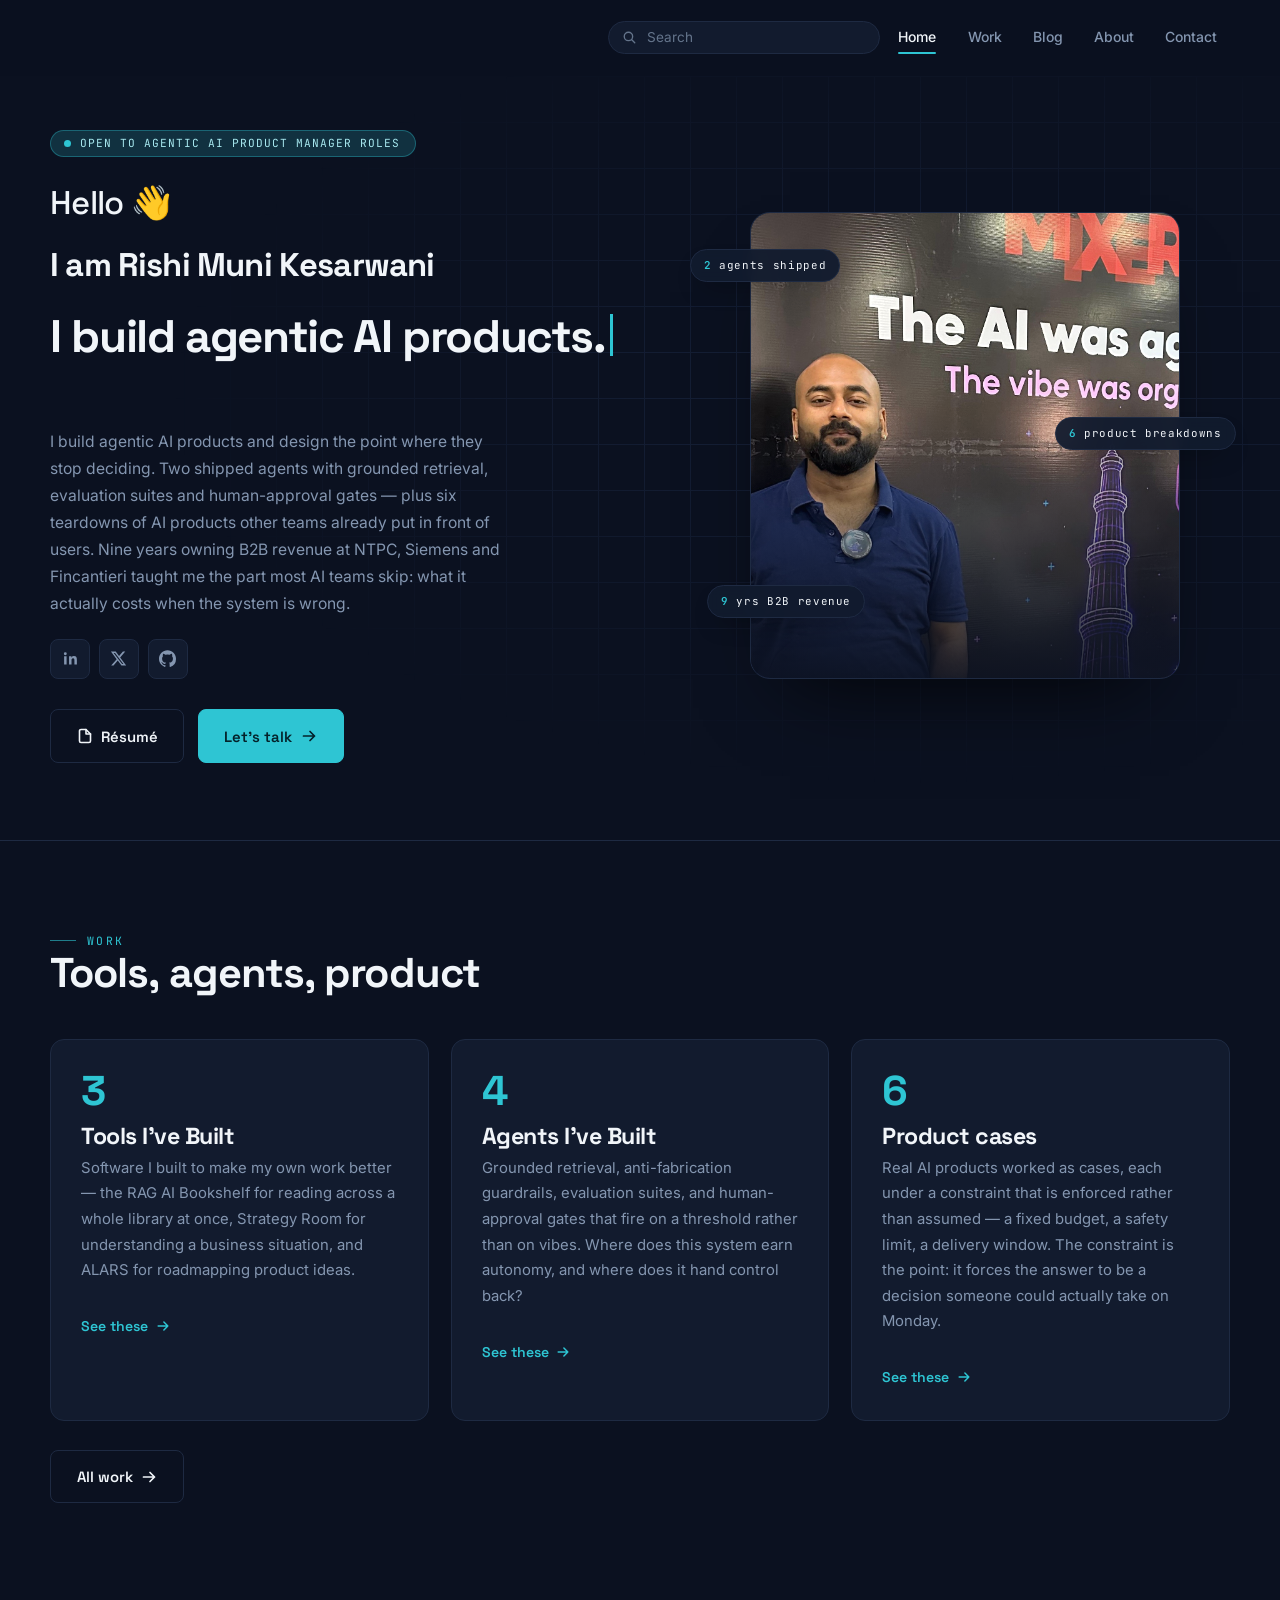
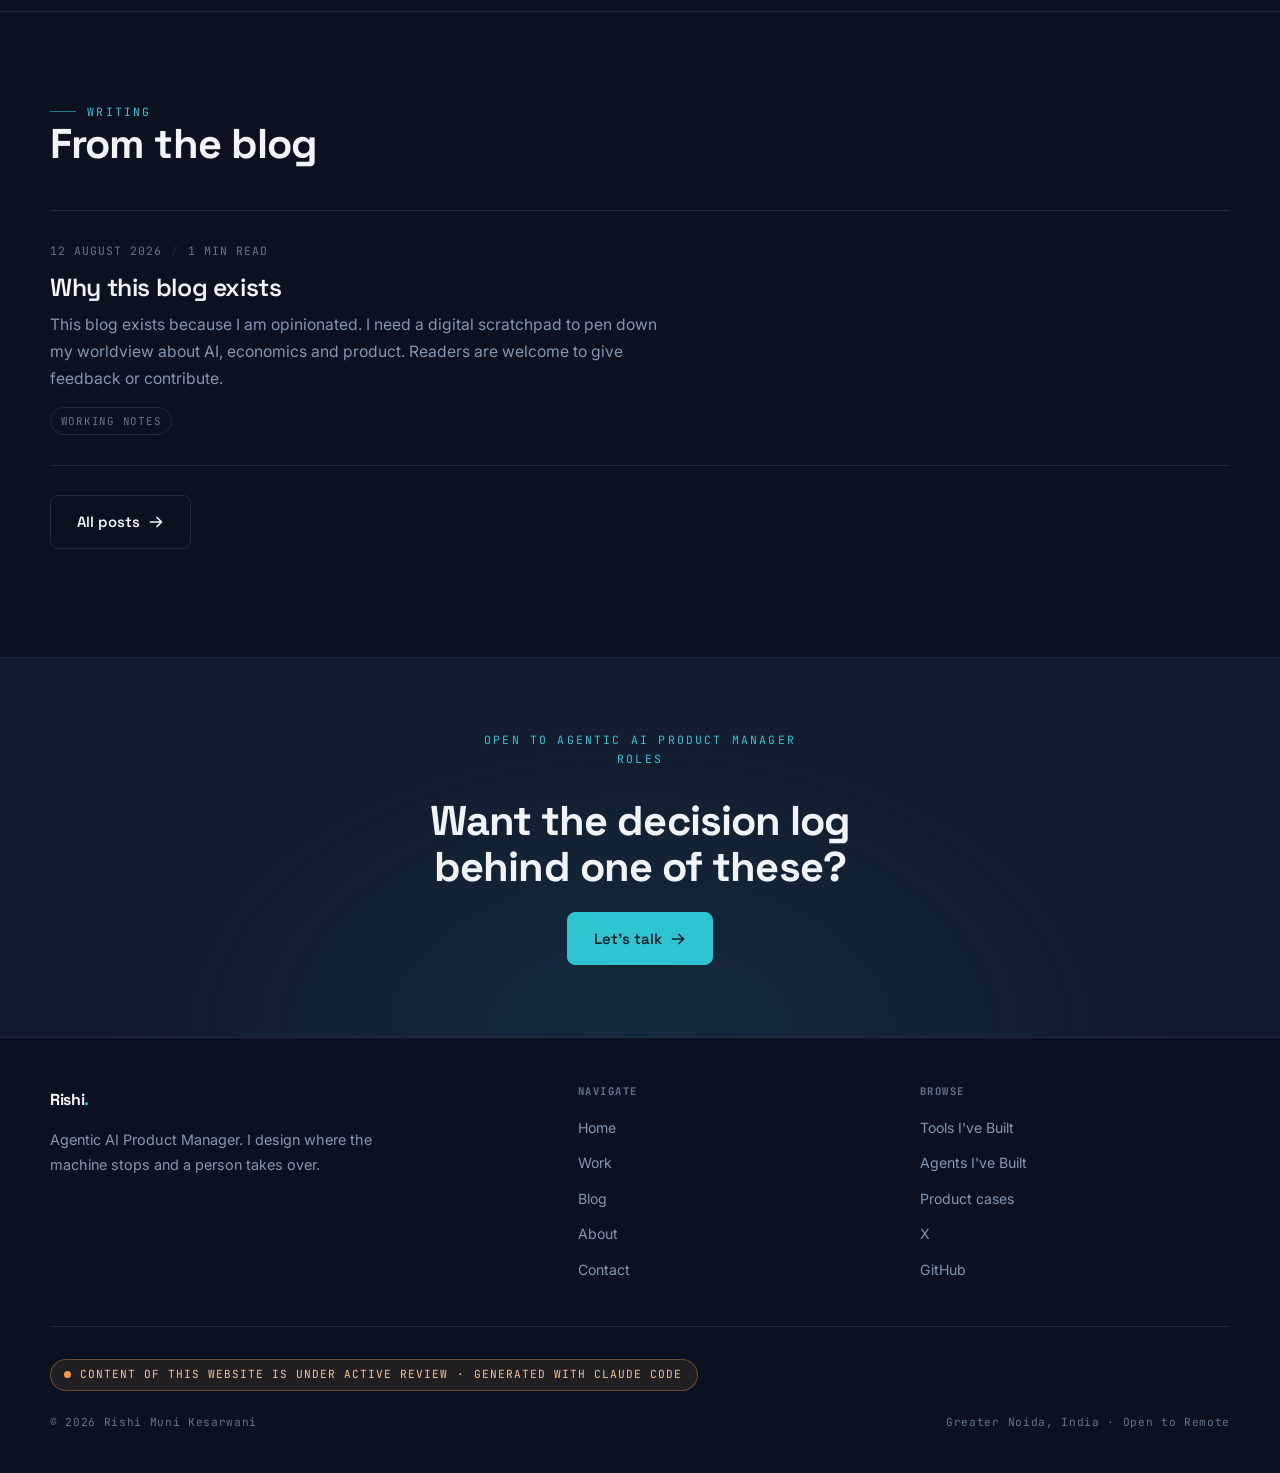
==== commit ce43ea29: "Rework the home page; rename Breakdowns to Product cases Home: - The hand-picked six featured cards " ====
--- a/index.html
+++ b/index.html
@@ -16,7 +16,7 @@
   <main>
     <section class="hero" id="hero"></section>
     <section class="section bordered" id="featured"></section>
-    <section class="section bordered" id="cats"></section>
+    <section class="section bordered" id="homeblog"></section>
     <div id="cta"></div>
   </main>
 
--- a/assets/css/style.css
+++ b/assets/css/style.css
@@ -656,15 +656,9 @@
   line-height: 1; letter-spacing: -.04em;
   margin-bottom: .7rem;
 }
-.cat-card .lens {
-  font-family: var(--mono);
-  font-size: .74rem;
-  color: var(--muted-2);
-  border-left: 2px solid var(--line);
-  padding-left: .8rem;
-  margin: 1rem 0 0;
-  line-height: 1.6;
-}
+/* .cat-card .lens removed 2026-08-12 — the mono question box came off
+   the category cards; the question now lives inside the blurb where it
+   is still wanted. */
 
 /* =============================================================
    FILTER / SORT TOOLBAR
@@ -944,7 +938,15 @@
   overflow: hidden; background: var(--ink-2);
   position: sticky; top: calc(var(--nav-h) + 1.2rem);
 }
-.about-photo img { aspect-ratio: 4/4.6; object-fit: cover; object-position: 22% 40%; }
+/* Scaled up inside the clipped frame to crop closer to the face —
+   the wide original left too much room around him. */
+.about-photo img {
+  aspect-ratio: 4/4.6;
+  object-fit: cover;
+  object-position: 22% 40%;
+  transform: scale(1.34);
+  transform-origin: 24% 34%;
+}
 .about-photo .cap {
   padding: .9rem 1.1rem;
   font-family: var(--mono); font-size: .68rem; line-height: 1.55; color: var(--muted-2);
@@ -986,6 +988,110 @@
 .skill-block h4 {
   font-family: var(--mono); font-size: .68rem; letter-spacing: .14em;
   text-transform: uppercase; color: var(--cyan); margin-bottom: .7rem;
+}
+
+/* =============================================================
+   SKILLS — hire-for cards, tool split, learning rail
+   ============================================================= */
+
+/* Band 1: what someone is actually hiring for. Same treatment as the
+   decision gate, because it carries the same weight on the page. */
+.skill-cards {
+  display: grid;
+  gap: 1rem;
+  margin-bottom: 2.2rem;
+}
+.skill-card {
+  border: 1px solid var(--line);
+  border-left: 2px solid var(--cyan);
+  border-radius: 0 var(--r) var(--r) 0;
+  background:
+    linear-gradient(180deg, rgba(46,197,211,.05), transparent 65%),
+    var(--ink-2);
+  padding: 1.15rem 1.3rem .5rem;
+}
+.skill-card h4 {
+  font-family: var(--mono); font-size: .68rem; letter-spacing: .14em;
+  text-transform: uppercase; color: var(--cyan); margin-bottom: .8rem;
+}
+/* Brighter chips here — these are the claims, not the footnotes. */
+.tags-bright li {
+  color: var(--paper);
+  background: var(--ink-3);
+  border-color: #26344f;
+}
+
+/* Band 2 */
+.skill-craft { margin-bottom: .6rem; }
+
+/* Band 3: use beside learning, so the difference is impossible to miss */
+.tool-split {
+  display: grid;
+  grid-template-columns: 1fr 1fr;
+  gap: 1.6rem;
+  margin-bottom: 2.2rem;
+}
+.skill-block h4.k-learn { color: var(--amber); }
+/* Dashed = not claimed yet. */
+.tags-learn li {
+  border-style: dashed;
+  border-color: #3d3323;
+  color: #b99a72;
+}
+
+/* Progress rail on an in-progress education entry. Sits inside the
+   timeline item, so the course appears once on the page rather than
+   twice — merged 2026-08-12. */
+.learn-progress {
+  margin-top: 1rem;
+  max-width: 30rem;
+}
+.learn-rail {
+  position: relative;
+  height: 3px;
+  border-radius: 3px;
+  background: var(--line);
+  margin: 0 0 1.1rem;
+}
+.learn-rail-fill {
+  position: absolute;
+  left: 0; top: 0;
+  height: 100%;
+  border-radius: 3px;
+  background: var(--cyan);
+}
+/* A live marker, not a static one. Same pulse as the availability dot
+   and the build pill: solid head, expanding ring, 2.4s. The dot itself
+   must not fade — that reads as a different animation. */
+.learn-rail-marker {
+  position: absolute;
+  top: 50%;
+  width: 9px; height: 9px;
+  transform: translate(-50%, -50%);
+  background: var(--cyan);
+  border-radius: 50%;
+  animation: learnPulse 2.4s var(--ease) infinite;
+}
+@keyframes learnPulse {
+  0%   { box-shadow: 0 0 0 0 rgba(46,197,211,.55); }
+  70%  { box-shadow: 0 0 0 8px rgba(46,197,211,0); }
+  100% { box-shadow: 0 0 0 0 rgba(46,197,211,0); }
+}
+@media (prefers-reduced-motion: reduce) {
+  .learn-rail-marker { animation: none; }
+}
+.learn-pct {
+  font-family: var(--mono);
+  font-size: .72rem;
+  letter-spacing: .09em;
+  text-transform: uppercase;
+  color: var(--muted-2);
+  margin: 0;
+}
+.learn-pct strong { color: var(--cyan); font-weight: 500; }
+
+@media (max-width: 620px) {
+  .tool-split { grid-template-columns: 1fr; gap: .4rem; }
 }
 
 /* =============================================================
@@ -1306,6 +1412,63 @@
   padding: .1em .38em;
 }
 
+/* ---------- share row ---------- */
+.post-share {
+  margin-top: 3rem;
+  padding-top: 1.6rem;
+  border-top: 1px solid var(--line);
+  max-width: 68ch;
+}
+.share-label {
+  font-family: var(--mono);
+  font-size: .68rem;
+  letter-spacing: .14em;
+  text-transform: uppercase;
+  color: var(--cyan);
+  margin: 0 0 .8rem;
+}
+.share-row { display: flex; flex-wrap: wrap; gap: .55rem; }
+.share-btn {
+  display: inline-flex;
+  align-items: center;
+  gap: .5rem;
+  font-family: var(--body);
+  font-size: .82rem;
+  color: var(--muted);
+  background: var(--ink-2);
+  border: 1px solid var(--line);
+  border-radius: 999px;
+  padding: .45rem .95rem;
+  text-decoration: none;
+  cursor: pointer;
+  transition: color .2s var(--ease), border-color .2s var(--ease), transform .2s var(--ease);
+}
+.share-btn svg { width: 15px; height: 15px; flex: none; }
+.share-btn:hover {
+  color: var(--paper);
+  border-color: var(--cyan-dim);
+  transform: translateY(-2px);
+}
+.share-btn:focus-visible { outline: 2px solid var(--cyan); outline-offset: 3px; }
+.share-btn.copied { color: var(--cyan); border-color: var(--cyan-dim); }
+
+/* ---------- comments ---------- */
+.post-comments {
+  margin-top: 3.2rem;
+  padding-top: 1.8rem;
+  border-top: 1px solid var(--line);
+  max-width: 68ch;
+}
+.comments-note {
+  font-size: .85rem;
+  color: var(--muted-2);
+  max-width: 58ch;
+  margin: 0 0 1.4rem;
+}
+/* giscus injects its own iframe; give it room and stop it overflowing */
+#giscus-host { min-height: 8rem; }
+#giscus-host iframe { width: 100%; max-width: 100%; color-scheme: dark; }
+
 /* ---------- prev / next ---------- */
 .post-nav {
   display: grid;
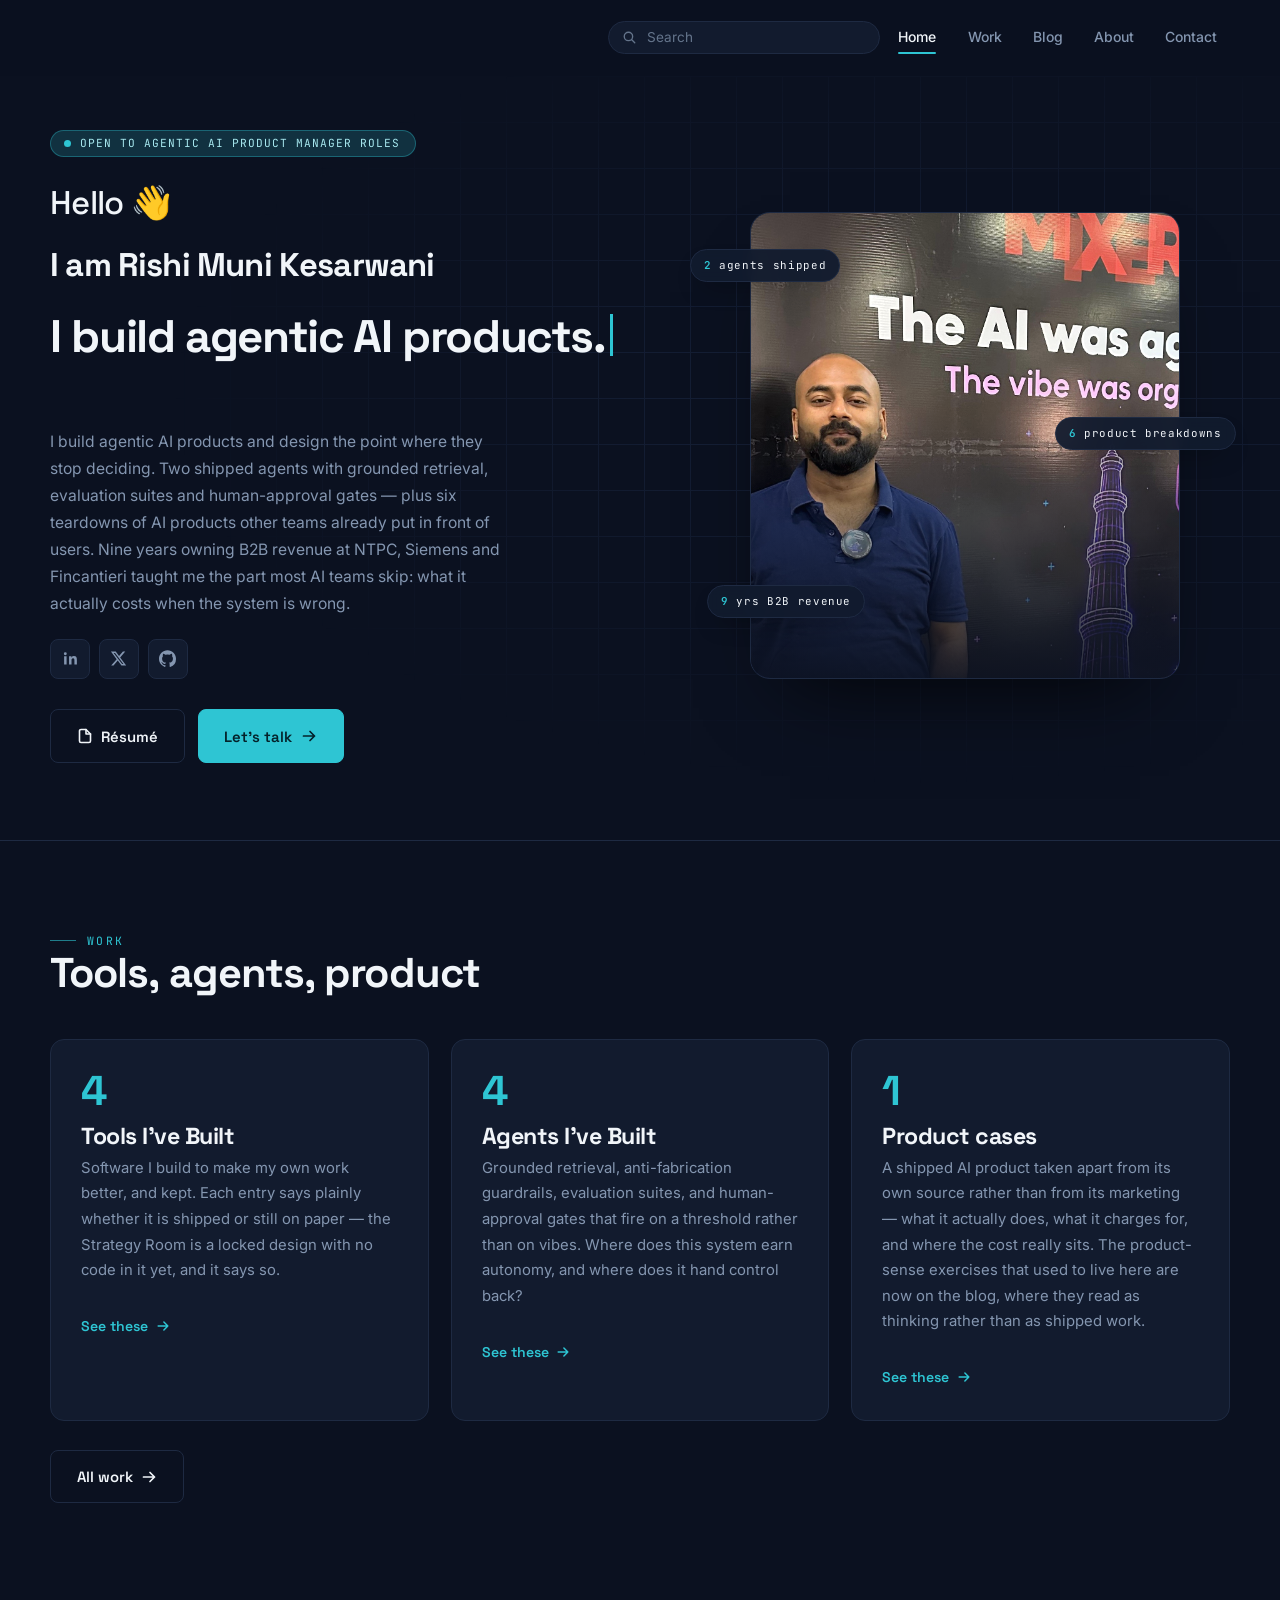
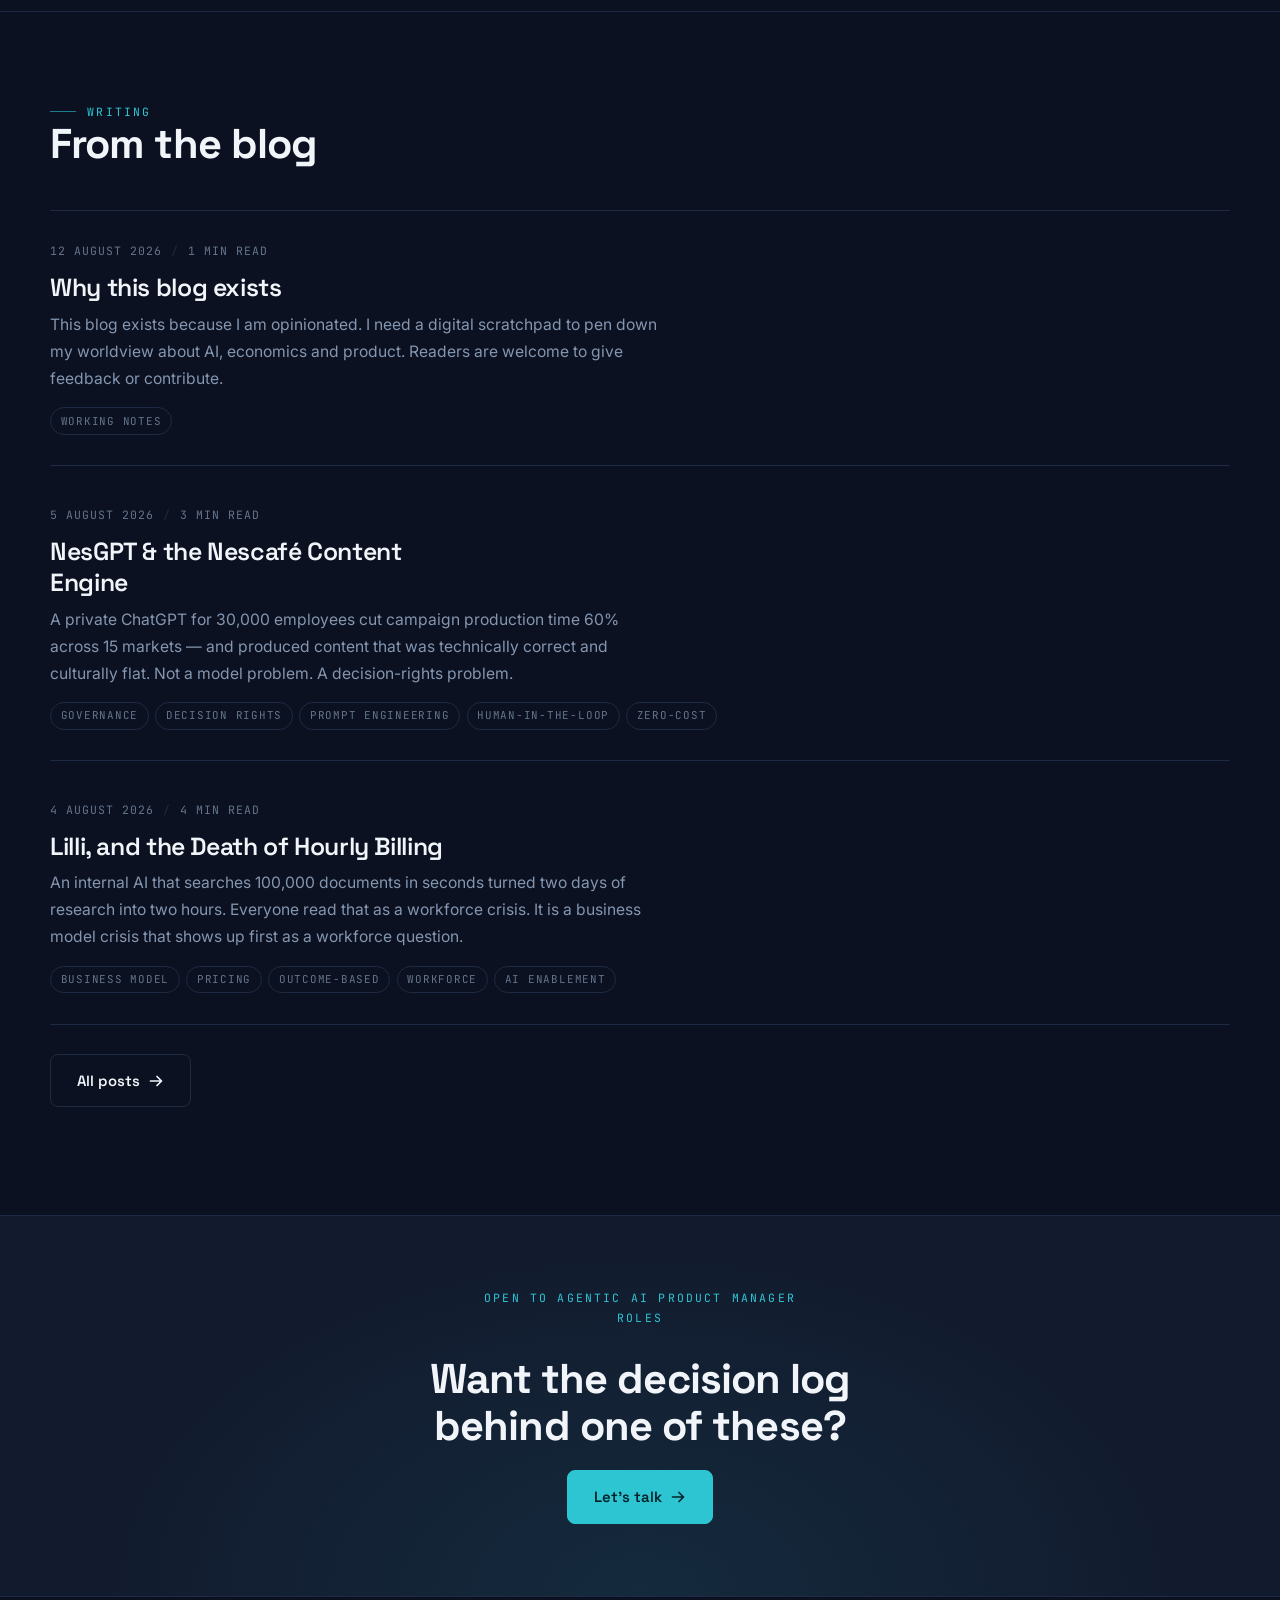
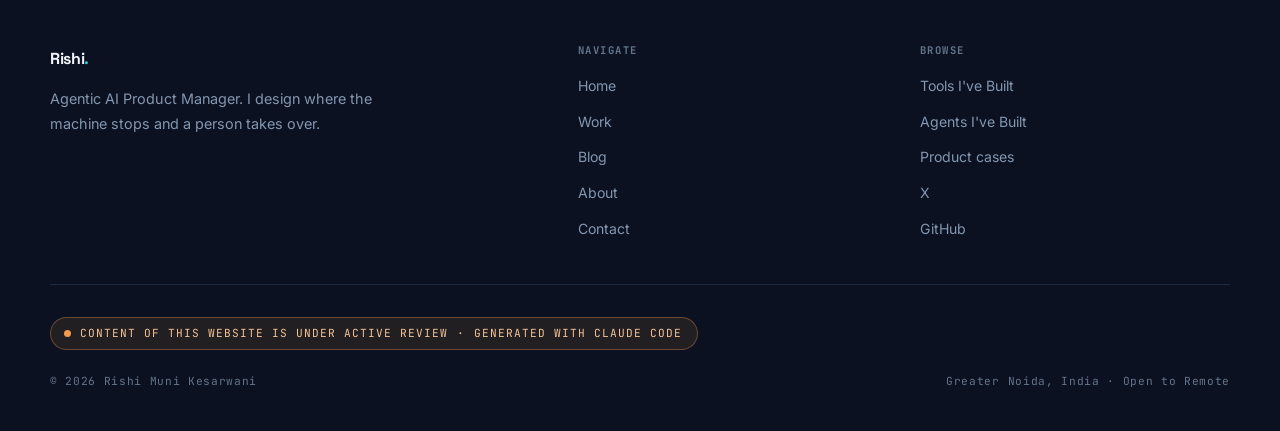
==== commit ff3b2935: "Update the resume, and give the site a real link preview Two things needed before the site can go in" ====
--- a/index.html
+++ b/index.html
@@ -5,6 +5,22 @@
 <meta name="viewport" content="width=device-width, initial-scale=1">
 <title>Rishi Muni Kesarwani — Agentic AI Product Manager</title>
 <meta name="description" content="Agentic AI Product Manager building agentic products with grounded retrieval, evaluation suites and human-approval gates. Two shipped agents, six AI product teardowns, nine years of B2B revenue.">
+
+<!-- Link preview. LinkedIn, Slack and X build their card from these;
+     without them a shared link renders as a bare grey box. Title and
+     description mirror the two tags above so there is one source of
+     truth per page. -->
+<meta property="og:type" content="website">
+<meta property="og:site_name" content="Rishi Muni Kesarwani">
+<meta property="og:title" content="Rishi Muni Kesarwani — Agentic AI Product Manager">
+<meta property="og:description" content="Agentic AI Product Manager building agentic products with grounded retrieval, evaluation suites and human-approval gates. Two shipped agents, six AI product teardowns, nine years of B2B revenue.">
+<meta property="og:url" content="https://rishi-ships-every-day.vercel.app/">
+<meta property="og:image" content="https://rishi-ships-every-day.vercel.app/assets/img/og-card.jpg">
+<meta property="og:image:width" content="1200">
+<meta property="og:image:height" content="630">
+<meta property="og:image:alt" content="Rishi Muni Kesarwani, Agentic AI Product Manager — portfolio card">
+<meta name="twitter:card" content="summary_large_image">
+<link rel="canonical" href="https://rishi-ships-every-day.vercel.app/">
 <link rel="icon" href="data:image/svg+xml,%3Csvg xmlns='http://www.w3.org/2000/svg' viewBox='0 0 28 28'%3E%3Cpath d='M9 23V5h7l4 4v3l-4 4H9m5 0 6 7' fill='none' stroke='%232EC5D3' stroke-width='2' stroke-linejoin='round' stroke-linecap='round'/%3E%3C/svg%3E">
 <link rel="preconnect" href="https://fonts.googleapis.com">
 <link rel="preconnect" href="https://fonts.gstatic.com" crossorigin>
--- a/assets/css/style.css
+++ b/assets/css/style.css
@@ -1452,23 +1452,6 @@
 .share-btn:focus-visible { outline: 2px solid var(--cyan); outline-offset: 3px; }
 .share-btn.copied { color: var(--cyan); border-color: var(--cyan-dim); }
 
-/* ---------- comments ---------- */
-.post-comments {
-  margin-top: 3.2rem;
-  padding-top: 1.8rem;
-  border-top: 1px solid var(--line);
-  max-width: 68ch;
-}
-.comments-note {
-  font-size: .85rem;
-  color: var(--muted-2);
-  max-width: 58ch;
-  margin: 0 0 1.4rem;
-}
-/* giscus injects its own iframe; give it room and stop it overflowing */
-#giscus-host { min-height: 8rem; }
-#giscus-host iframe { width: 100%; max-width: 100%; color-scheme: dark; }
-
 /* ---------- prev / next ---------- */
 .post-nav {
   display: grid;
@@ -1521,6 +1504,16 @@
 .social-embed-h {
   max-width: 20ch;
   margin: 0 0 1.6rem;
+}
+
+/* Posts sit side by side while two 504px columns still fit, then stack.
+   auto-fit + minmax does the switch on its own — no breakpoint to keep
+   in sync if a third post is ever added to the list. */
+.embed-grid {
+  display: grid;
+  grid-template-columns: repeat(auto-fit, minmax(min(100%, 320px), 504px));
+  gap: clamp(1.2rem, 3vw, 2rem);
+  justify-content: start;
 }
 
 /* The iframe is a fixed 504×594 from LinkedIn. Cap the width and let it
@@ -1592,3 +1585,224 @@
   .build-pill { border-radius: var(--r); }
   .build-pill .sep { display: none; }
 }
+
+/* =============================================================
+   CERTIFICATE RAIL
+
+   A horizontal conveyor of the Coursera certificates. The geometry
+   is driven from one place:
+
+     --cert-w     card width
+     --cert-gap   space between cards
+     --cert-run   how long one full pass takes
+
+   Each card carries one more, set inline by the renderer:
+
+     --cert-a     its tilt on the rail
+
+   That tilt is used twice and must cancel exactly, or a hovered
+   certificate reads off-square:
+
+     .cert-node     rotate(+a)   — lays the card down at its angle
+     .cert-upright  rotate(-a)   — on hover, undoes it back to level
+
+   The gap lives on the card as a right margin rather than on the
+   track as `gap`. With `gap`, one set of nine is 9w + 8g while the
+   loop needs to travel 9w + 9g, and the half-width translate leaves
+   a visible half-gap jump every pass. Folding the gap into the card
+   makes one set exactly 9(w + g), which is exactly 50% of the
+   doubled track.
+   ============================================================= */
+.cert-rail {
+  --cert-w: clamp(190px, 19vw, 250px);
+  --cert-gap: clamp(1rem, 2vw, 1.9rem);
+  --cert-run: 64s;
+
+  position: relative;
+  overflow: hidden;
+  /* Room above and below for the hover zoom to grow into. */
+  padding: clamp(2.5rem, 5vw, 4rem) 0;
+}
+
+/* The edge fade, so the rail reads as continuing past the screen
+   instead of stopping at it.
+
+   Two painted gradients rather than a mask-image on .cert-rail: a
+   mask re-composites the whole moving strip offscreen every frame,
+   which is enough to stall the renderer at this width. These are
+   static overlays the compositor never has to redraw. */
+.cert-rail::before,
+.cert-rail::after {
+  content: "";
+  position: absolute;
+  top: 0;
+  bottom: 0;
+  width: clamp(40px, 8vw, 130px);
+  z-index: 2;
+  pointer-events: none;
+}
+.cert-rail::before {
+  left: 0;
+  background: linear-gradient(90deg, var(--ink), rgba(11, 17, 32, 0));
+}
+.cert-rail::after {
+  right: 0;
+  background: linear-gradient(270deg, var(--ink), rgba(11, 17, 32, 0));
+}
+
+.cert-track {
+  position: relative;
+  z-index: 1;
+  display: flex;
+  width: max-content;
+  animation: certRun var(--cert-run) linear infinite;
+}
+
+/* The duplicate set. `display: contents` drops this wrapper out of
+   the layout so its nine cards sit directly on the track — without
+   it the copy would collapse into a single flex item. */
+.cert-loop { display: contents; }
+
+@keyframes certRun {
+  from { transform: translate3d(0, 0, 0); }
+  to   { transform: translate3d(-50%, 0, 0); }
+}
+
+/* PAUSE ON HOVER — the rail stops so a card can be read at rest.
+   focus-within covers keyboard users tabbing through the links. */
+.cert-rail:hover .cert-track,
+.cert-rail:focus-within .cert-track { animation-play-state: paused; }
+
+/* Laid down at its tilt. */
+.cert-node {
+  flex: none;
+  width: var(--cert-w);
+  margin-right: var(--cert-gap);
+  z-index: 1;
+}
+
+/* Z-INDEX ELEVATION — the hovered card is lifted out of the strip so
+   the zoomed view sits over its neighbours instead of being clipped
+   by the ones drawn after it. */
+.cert-node:hover,
+.cert-node:focus-within { z-index: 30; }
+
+/* COUNTER-ROTATION — at rest the card carries its tilt; on hover the
+   inner layer rotates backward by the same angle, so the two cancel
+   and the certificate sits level while it is being read. */
+.cert-upright {
+  transform: rotate(var(--cert-a));
+  transition: transform .5s var(--ease);
+}
+.cert-node:hover .cert-upright,
+.cert-node:focus-within .cert-upright { transform: rotate(0deg); }
+
+/* ---------- the card ---------- */
+.cert-card {
+  border: 1px solid var(--line);
+  border-radius: var(--r-sm);
+  background: var(--ink-2);
+  overflow: hidden;
+  transition:
+    transform .5s var(--ease),
+    border-color .3s var(--ease),
+    box-shadow .5s var(--ease);
+}
+.cert-node:hover .cert-card,
+.cert-node:focus-within .cert-card {
+  transform: scale(1.28);
+  border-color: var(--cyan-dim);
+  box-shadow: 0 26px 60px rgba(0, 0, 0, .62), 0 0 0 1px var(--cyan-glow);
+}
+
+.cert-shot { display: block; background: #fff; }
+.cert-shot img {
+  width: 100%;
+  /* The width/height attributes on the tag reserve the space before
+     the image loads, but they also set a presentational height that
+     would beat aspect-ratio and stretch the certificate. `height:
+     auto` hands the height back to the ratio. */
+  height: auto;
+  /* Matches the thumb render, so the certificate is never cropped. */
+  aspect-ratio: 560 / 433;
+  object-fit: cover;
+}
+
+.cert-meta {
+  padding: .75rem .85rem .85rem;
+  border-top: 1px solid var(--line);
+}
+.cert-track-label {
+  font-family: var(--mono);
+  font-size: .58rem;
+  letter-spacing: .13em;
+  text-transform: uppercase;
+  color: var(--cyan);
+  margin: 0 0 .35rem;
+}
+.cert-meta h3 {
+  font-size: .82rem;
+  line-height: 1.32;
+  letter-spacing: -.01em;
+  margin: 0 0 .3rem;
+}
+.cert-issuer {
+  font-size: .7rem;
+  line-height: 1.45;
+  color: var(--muted-2);
+  margin: 0 0 .45rem;
+}
+.cert-verify {
+  display: inline-block;
+  font-family: var(--mono);
+  font-size: .58rem;
+  letter-spacing: .07em;
+  color: var(--muted);
+  border-bottom: 1px solid var(--line);
+}
+.cert-verify:hover { color: var(--cyan); border-bottom-color: var(--cyan-dim); }
+
+.cert-hint {
+  font-family: var(--mono);
+  font-size: .68rem;
+  letter-spacing: .1em;
+  text-transform: uppercase;
+  color: var(--muted-2);
+  margin: 0;
+}
+
+/* ---------- reduced motion ---------- */
+/* The rail keeps its shape, it just stops travelling. Everything is
+   still reachable — the strip scrolls by hand instead. */
+@media (prefers-reduced-motion: reduce) {
+  .cert-rail { overflow-x: auto; }
+  .cert-track { animation: none; }
+  .cert-node:hover .cert-card,
+  .cert-node:focus-within .cert-card { transform: scale(1.06); }
+}
+
+/* ---------- touch and small screens ---------- */
+/* Hover does not exist on a phone, so an animation that can only be
+   stopped by hovering is a trap. Below this width the rail becomes a
+   swipeable strip: no travel, no tilt, snap to each card. */
+@media (hover: none), (max-width: 720px) {
+  .cert-rail {
+    overflow-x: auto;
+    scroll-snap-type: x mandatory;
+    -webkit-overflow-scrolling: touch;
+    padding-inline: 1rem;
+  }
+  /* No edge fade when the strip is swiped by hand — it would sit over
+     the card the reader is dragging into view. */
+  .cert-rail::before,
+  .cert-rail::after { display: none; }
+  .cert-track { animation: none; }
+  .cert-loop { display: none; }
+  .cert-node { scroll-snap-align: center; }
+  .cert-upright { transform: none; }
+  .cert-node:hover .cert-card,
+  .cert-node:focus-within .cert-card {
+    transform: none;
+    box-shadow: none;
+  }
+}
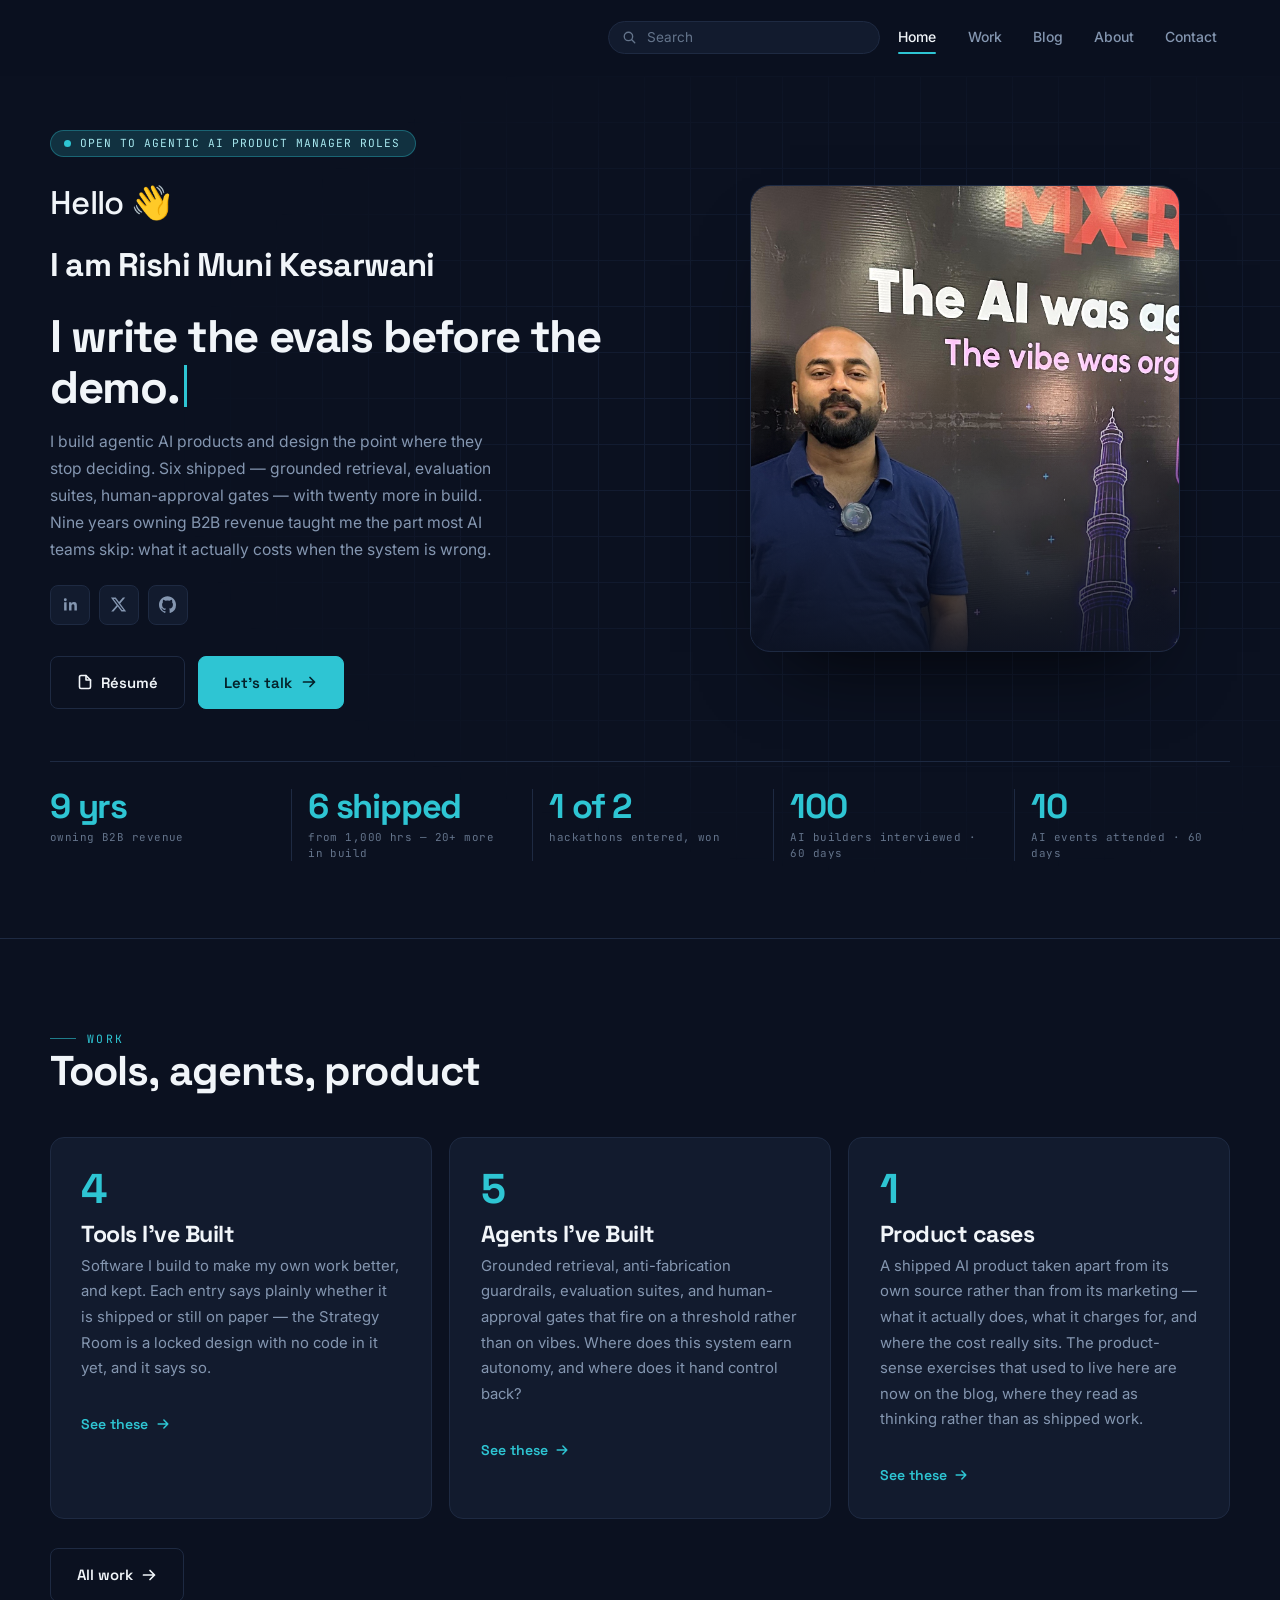
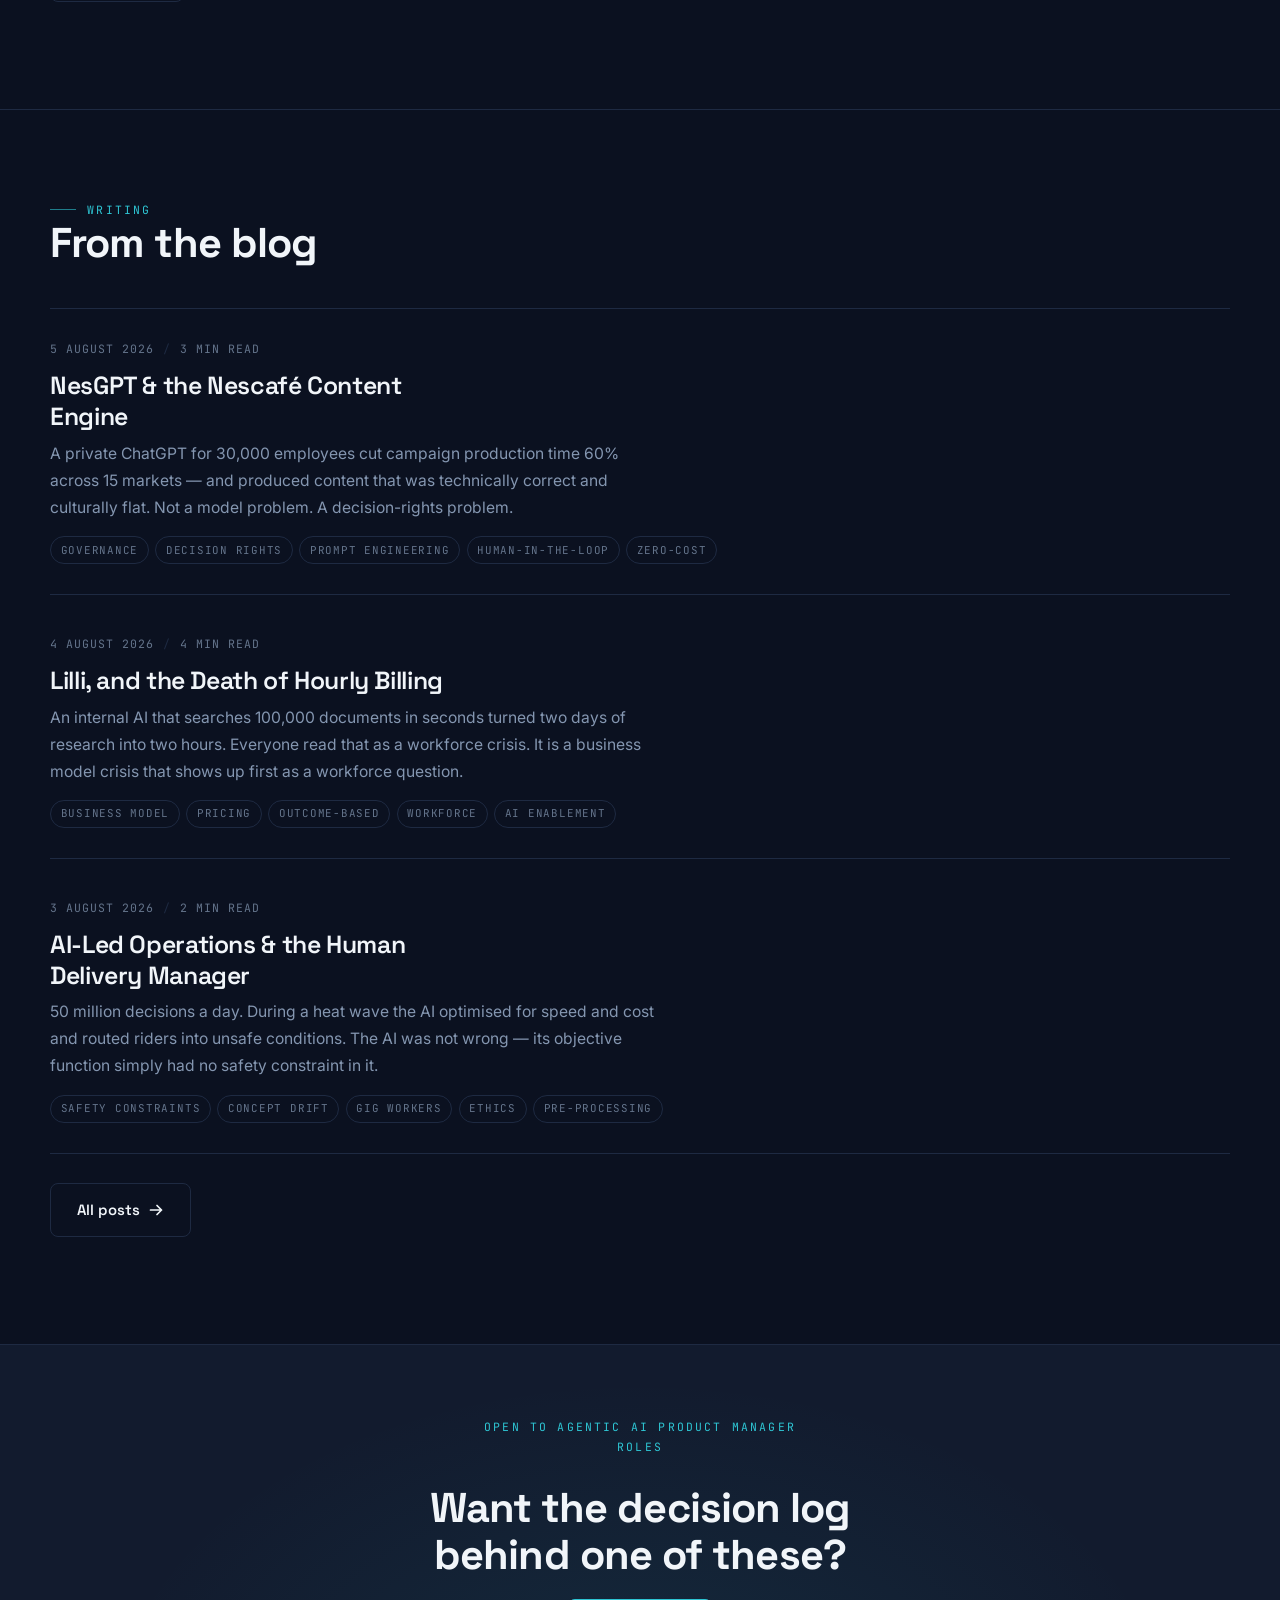
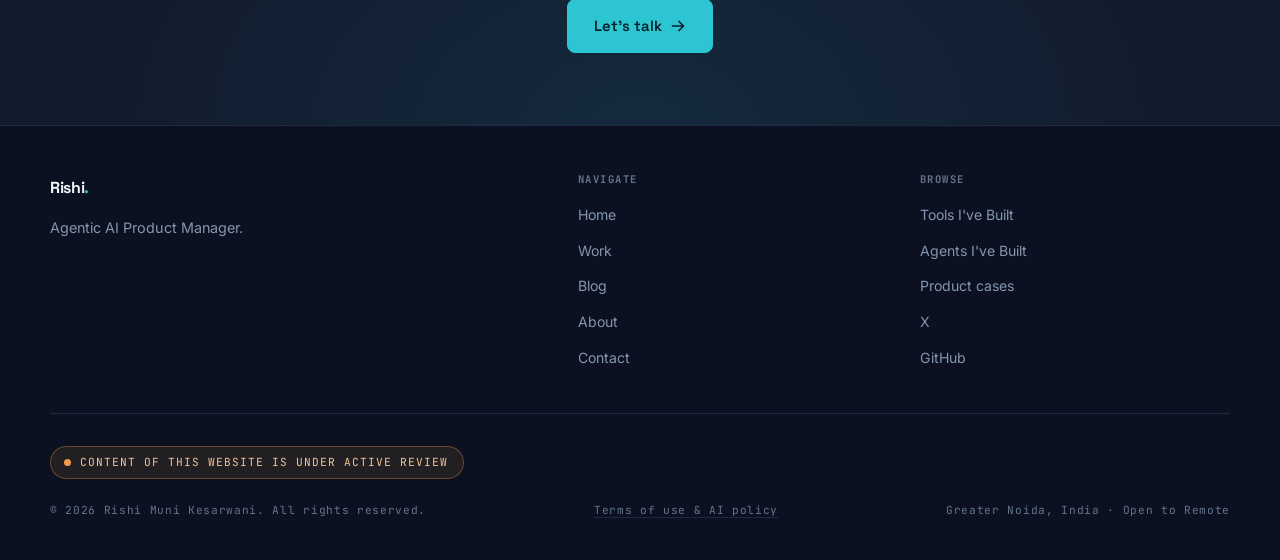
==== commit 0ad241c2: "Lead with numbers, and put the terms on the record The hero opened with a paragraph of abstract noun" ====
--- a/index.html
+++ b/index.html
@@ -4,7 +4,7 @@
 <meta charset="utf-8">
 <meta name="viewport" content="width=device-width, initial-scale=1">
 <title>Rishi Muni Kesarwani — Agentic AI Product Manager</title>
-<meta name="description" content="Agentic AI Product Manager building agentic products with grounded retrieval, evaluation suites and human-approval gates. Two shipped agents, six AI product teardowns, nine years of B2B revenue.">
+<meta name="description" content="Agentic AI Product Manager. Six agents shipped and twenty in build, with grounded retrieval, evaluation suites and human-approval gates — on top of nine years owning B2B revenue.">
 
 <!-- Link preview. LinkedIn, Slack and X build their card from these;
      without them a shared link renders as a bare grey box. Title and
@@ -13,7 +13,7 @@
 <meta property="og:type" content="website">
 <meta property="og:site_name" content="Rishi Muni Kesarwani">
 <meta property="og:title" content="Rishi Muni Kesarwani — Agentic AI Product Manager">
-<meta property="og:description" content="Agentic AI Product Manager building agentic products with grounded retrieval, evaluation suites and human-approval gates. Two shipped agents, six AI product teardowns, nine years of B2B revenue.">
+<meta property="og:description" content="Agentic AI Product Manager. Six agents shipped and twenty in build, with grounded retrieval, evaluation suites and human-approval gates — on top of nine years owning B2B revenue.">
 <meta property="og:url" content="https://rishi-ships-every-day.vercel.app/">
 <meta property="og:image" content="https://rishi-ships-every-day.vercel.app/assets/img/og-card.jpg">
 <meta property="og:image:width" content="1200">
@@ -26,6 +26,11 @@
 <link rel="preconnect" href="https://fonts.gstatic.com" crossorigin>
 <link href="https://fonts.googleapis.com/css2?family=Space+Grotesk:wght@400;500;600;700&family=Inter:wght@400;500;600&family=JetBrains+Mono:wght@400;500&display=swap" rel="stylesheet">
 <link rel="stylesheet" href="assets/css/style.css">
+<!-- Machine-readable: the feed for readers and agents, and the terms
+     that apply to both. See /copyright.html and /llms.txt. -->
+<link rel="alternate" type="application/rss+xml" title="Rishi Muni Kesarwani — Working notes" href="/feed.xml">
+<link rel="license" href="/copyright.html">
+<meta name="copyright" content="© 2026 Rishi Muni Kesarwani. All rights reserved.">
 </head>
 <body data-page="home">
 
--- a/assets/css/style.css
+++ b/assets/css/style.css
@@ -1806,3 +1806,157 @@
     box-shadow: none;
   }
 }
+
+/* =============================================================
+   ADDITIONS — 18 Aug 2026
+   Stat bar, credit-card work cards, About side rail.
+   Appended rather than woven in so the diff reads in one place.
+   ============================================================= */
+
+/* -------------------------------------------------------------
+   STAT BAR
+
+   The thirty-second hook. A recruiter scans numbers before they
+   read sentences, so this sits directly under the hero grid and
+   spans the full column rather than hiding in the portrait gutter.
+   Five tiles is the ceiling: past six the eye stops counting and
+   starts skimming, and the first number loses its weight.
+   ------------------------------------------------------------- */
+.stat-bar {
+  list-style: none;
+  margin: clamp(2rem, 4vw, 3.2rem) 0 0;
+  padding: clamp(1.2rem, 2.4vw, 1.7rem) 0 0;
+  border-top: 1px solid var(--line);
+  display: grid;
+  grid-template-columns: repeat(5, 1fr);
+  gap: clamp(.9rem, 2vw, 2rem);
+}
+.stat-bar li {
+  margin: 0;
+  display: flex; flex-direction: column; gap: .35rem;
+  padding-left: 1rem;
+  border-left: 1px solid var(--line);
+}
+.stat-bar li:first-child { padding-left: 0; border-left: 0; }
+.stat-bar b {
+  font-family: var(--display);
+  font-size: clamp(1.5rem, 2.7vw, 2.15rem);
+  font-weight: 700;
+  line-height: 1;
+  letter-spacing: -.035em;
+  color: var(--cyan);
+  white-space: nowrap;
+}
+.stat-bar span {
+  font-family: var(--mono);
+  font-size: .68rem;
+  line-height: 1.5;
+  letter-spacing: .04em;
+  color: var(--muted-2);
+}
+
+/* Two rows of tiles beats five squeezed columns on a narrow screen —
+   a number that wraps mid-digit is worse than no number. */
+@media (max-width: 900px) {
+  .stat-bar { grid-template-columns: repeat(2, 1fr); gap: 1.3rem 1.1rem; }
+  .stat-bar li { padding-left: .9rem; border-left: 1px solid var(--line); }
+  .stat-bar li:nth-child(odd) { padding-left: 0; border-left: 0; }
+}
+@media (max-width: 480px) {
+  .stat-bar { grid-template-columns: 1fr; }
+  .stat-bar li, .stat-bar li:nth-child(odd) { padding-left: 0; border-left: 0; }
+  .stat-bar li + li { padding-top: 1rem; border-top: 1px solid var(--line); }
+}
+
+/* -------------------------------------------------------------
+   WORK CARDS — credit-card proportions
+
+   Roughly half the previous height and landscape rather than
+   portrait. The summary paragraph and the gate line came out of
+   the card markup: at this size they were the difference between
+   a card you scan and a card you have to read. Both still live on
+   the breakdown page, which is where someone who wants them goes.
+
+   aspect-ratio is a preference, not a cage — a long title still
+   grows the card rather than being clipped.
+   ------------------------------------------------------------- */
+.card-grid { grid-template-columns: repeat(auto-fill, minmax(320px, 1fr)); gap: 1.1rem; }
+.card-grid.two { grid-template-columns: repeat(auto-fill, minmax(360px, 1fr)); }
+
+.card:not(.cat-card) {
+  aspect-ratio: 1.55 / 1;
+  padding: 1.15rem 1.25rem;
+}
+.card:not(.cat-card) .card-top { margin-bottom: .6rem; font-size: .62rem; }
+.card:not(.cat-card) h3 { font-size: 1.02rem; line-height: 1.25; margin-bottom: .3rem; }
+.card:not(.cat-card) .card-tagline {
+  font-size: .84rem;
+  margin-bottom: .7rem;
+  color: var(--muted);
+}
+.card:not(.cat-card) .tags { margin-bottom: 0; gap: .3rem; }
+.card:not(.cat-card) .tags li { font-size: .6rem; padding: .16rem .42rem; }
+.card:not(.cat-card) .card-link { margin-top: auto; padding-top: .8rem; font-size: .8rem; }
+
+/* -------------------------------------------------------------
+   ABOUT — side rail
+
+   The left column used to end at the photo and leave a tall empty
+   gutter. It now carries the jump links, so the page is navigable
+   without scrolling to find out what is on it.
+   ------------------------------------------------------------- */
+.about-side { position: sticky; top: calc(var(--nav-h) + 1.2rem); }
+.about-photo { position: static; }   /* the wrapper is the sticky one now */
+
+.about-nav { margin-top: 1.4rem; }
+.about-nav-h {
+  font-family: var(--mono);
+  font-size: .64rem;
+  letter-spacing: .14em;
+  text-transform: uppercase;
+  color: var(--muted-2);
+  margin: 0 0 .6rem;
+}
+.about-nav ul { list-style: none; margin: 0; padding: 0; border-left: 1px solid var(--line); }
+.about-nav li { margin: 0; }
+.about-nav a {
+  display: block;
+  padding: .5rem 0 .5rem .9rem;
+  margin-left: -1px;
+  border-left: 2px solid transparent;
+  font-family: var(--display);
+  font-size: .92rem;
+  font-weight: 500;
+  color: var(--muted);
+  transition: color .18s var(--ease), border-color .18s var(--ease);
+}
+.about-nav a:hover { color: var(--paper); border-left-color: var(--cyan-dim); }
+.about-nav a.on { color: var(--cyan); border-left-color: var(--cyan); }
+
+/* Anchor jumps land under the fixed nav bar without this. */
+#skills, #education, #reading, #experience, #certificates { scroll-margin-top: calc(var(--nav-h) + 1.5rem); }
+
+/* On a narrow screen the rail stops being a rail: the photo and the
+   links sit inline above the content rather than pinned beside it. */
+@media (max-width: 900px) {
+  .about-side { position: static; }
+  .about-nav ul { display: flex; flex-wrap: wrap; gap: .3rem; border-left: 0; }
+  .about-nav a { padding: .4rem .8rem; border: 1px solid var(--line); border-radius: 999px; font-size: .84rem; }
+  .about-nav a:hover, .about-nav a.on { border-color: var(--cyan); }
+}
+
+/* -------------------------------------------------------------
+   FOOTER — terms link sits with the copyright line
+   ------------------------------------------------------------- */
+.foot-bot a { color: inherit; border-bottom: 1px solid var(--line); }
+.foot-bot a:hover { color: var(--cyan); border-bottom-color: var(--cyan); }
+
+/* -------------------------------------------------------------
+   PAGER ARROW — pre-existing bug, fixed 18 Aug 2026
+
+   The prev/next arrow inside .pager had no size on it, so the SVG
+   fell back to filling its flex line: roughly 357px square on every
+   breakdown page. Every other arrow on the site is sized by its own
+   rule (.btn svg, .card-link svg); this one was simply missed.
+   ------------------------------------------------------------- */
+.pager svg { width: 15px; height: 15px; flex: 0 0 auto; }
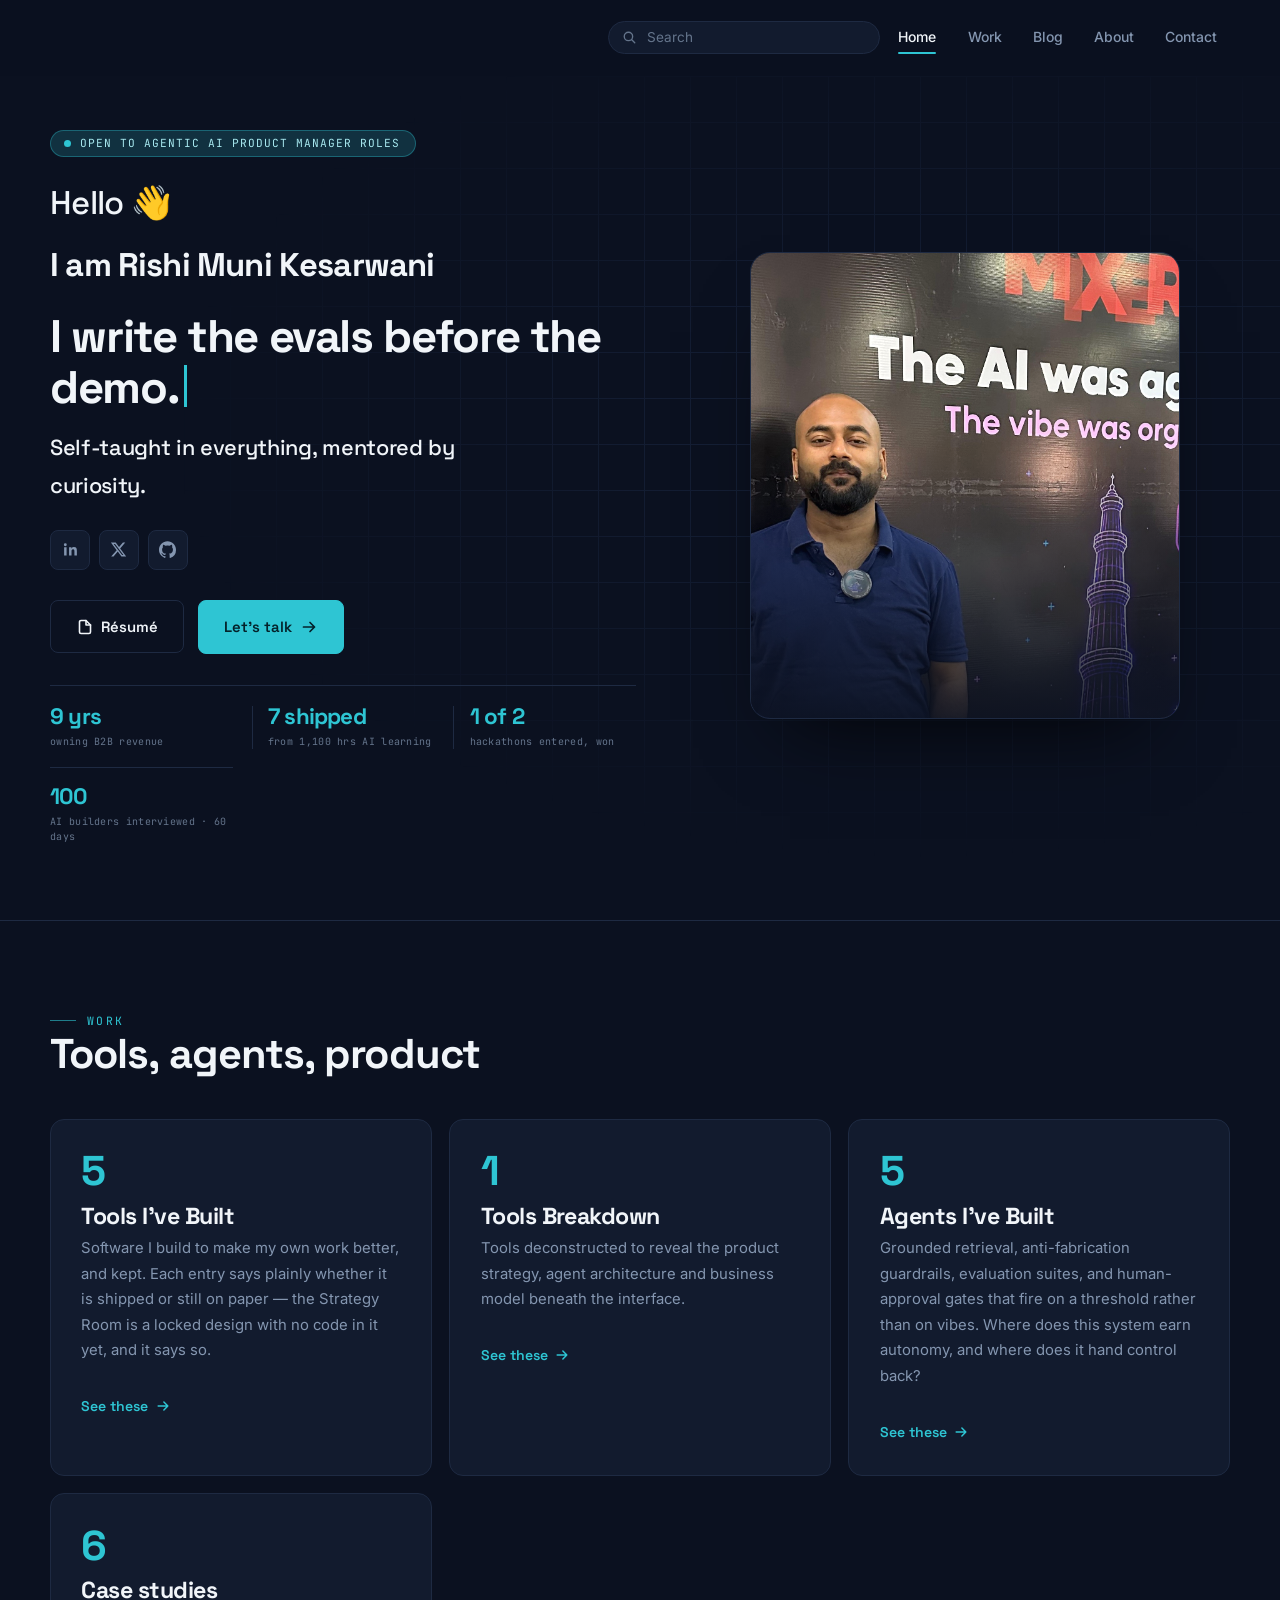
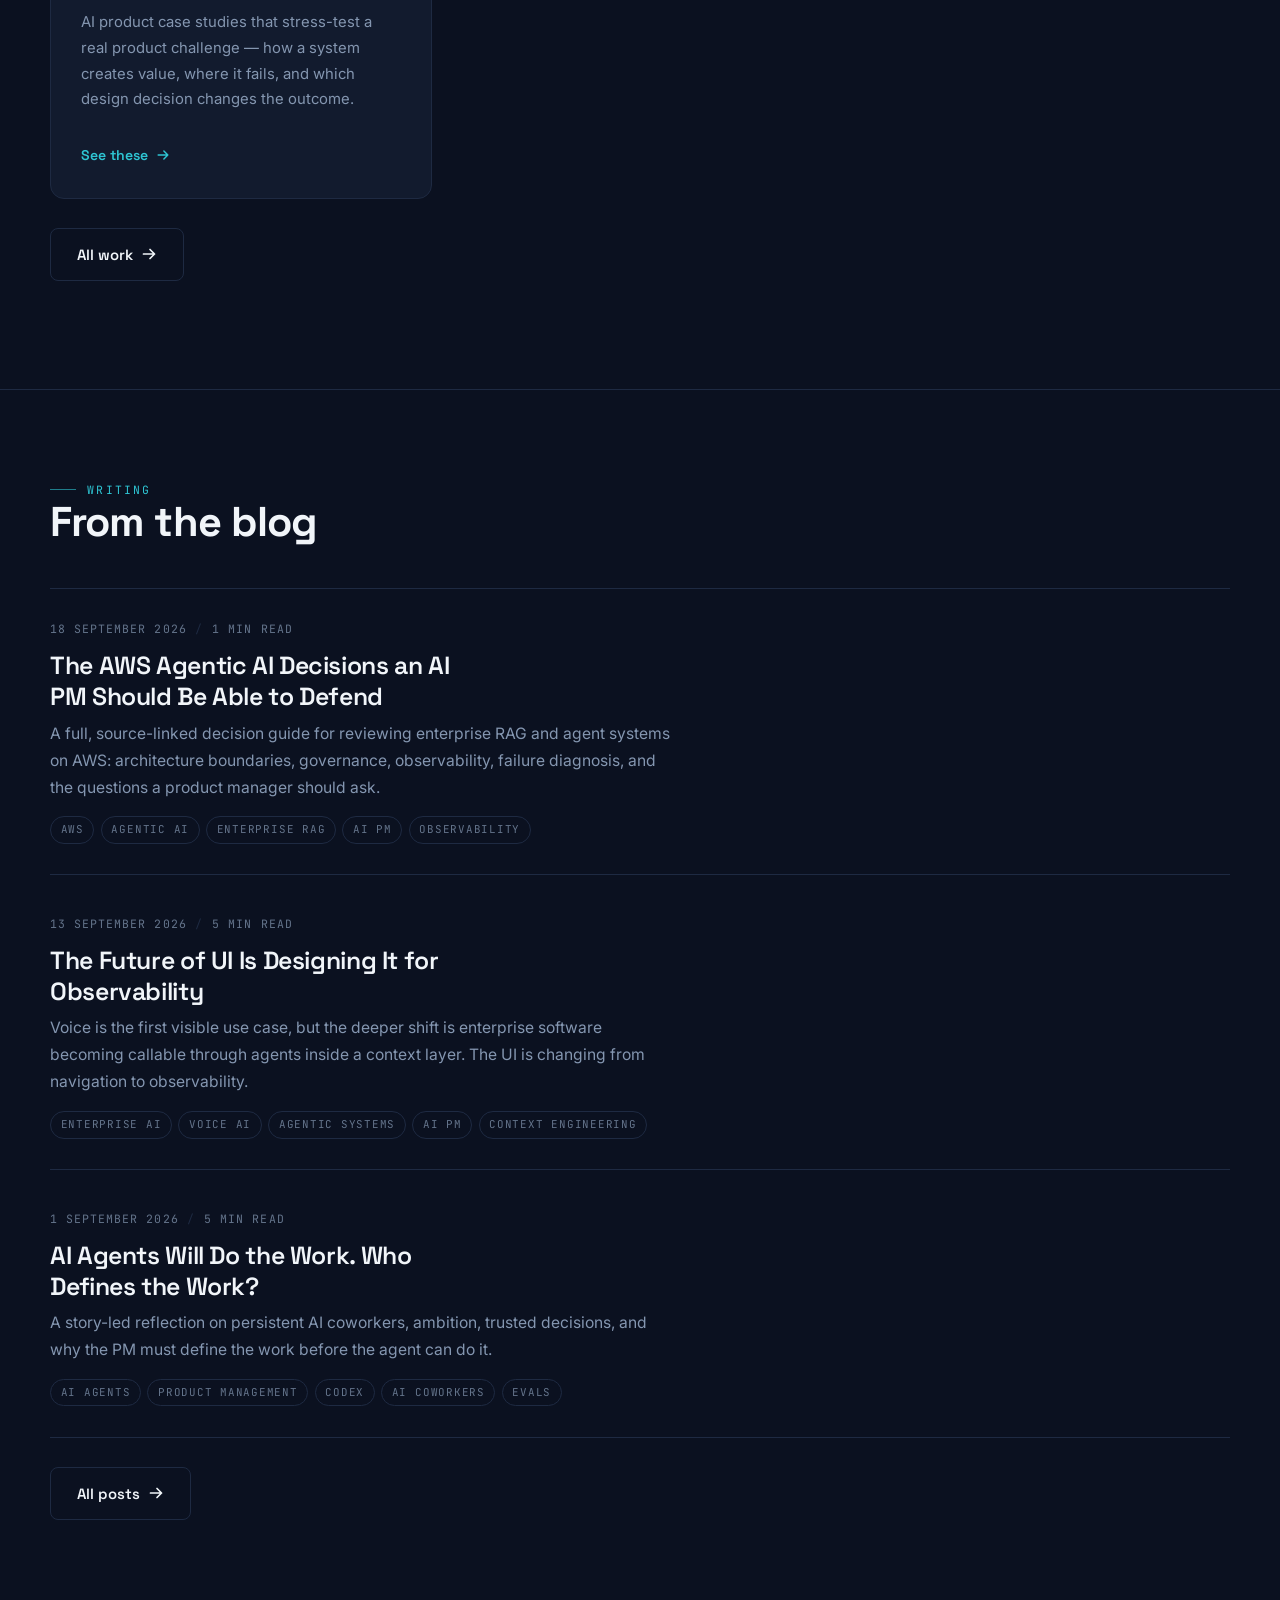
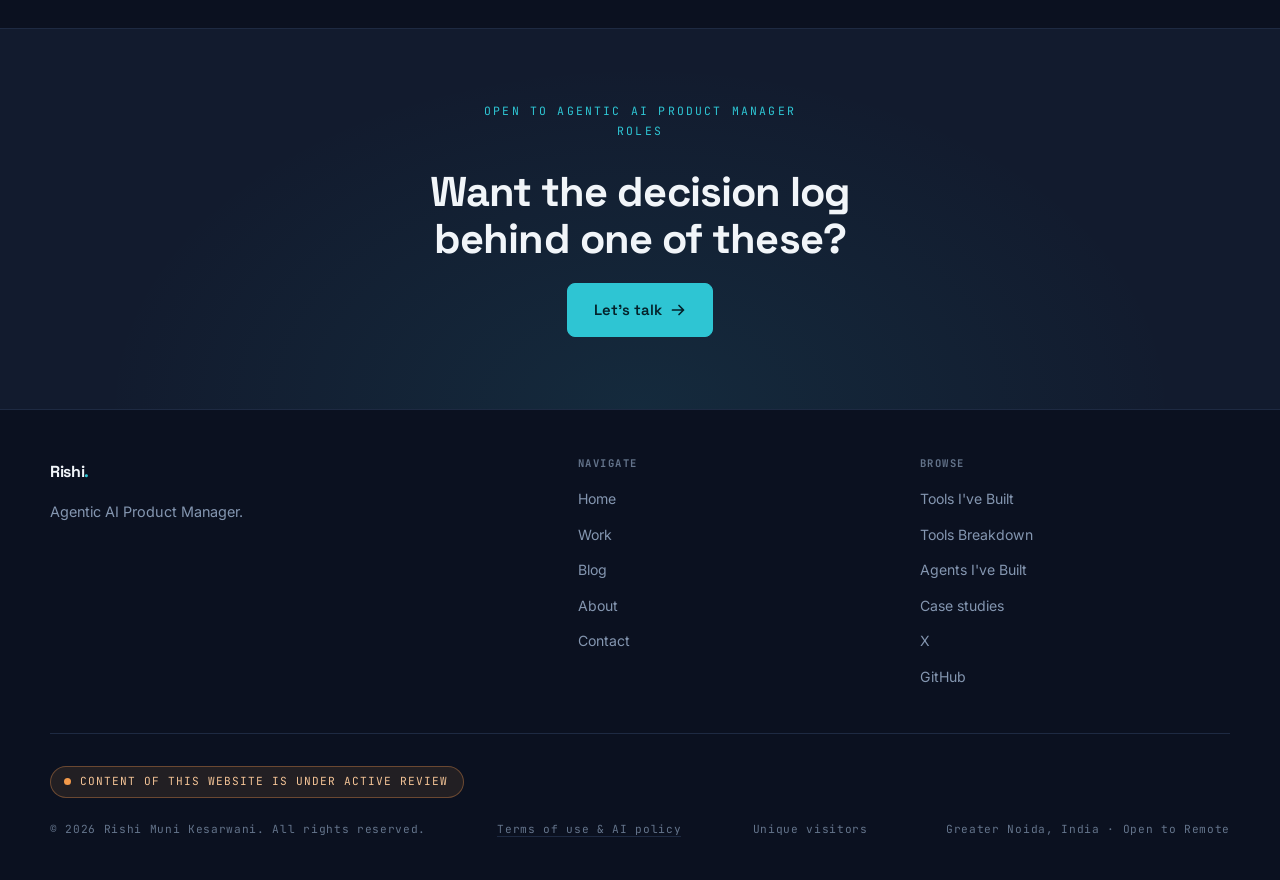
==== commit 3c6aa3da: "feat: publish AWS agentic AI decision guide" ====
--- a/index.html
+++ b/index.html
@@ -41,7 +41,7 @@
     <div id="cta"></div>
   </main>
 
-  <script src="assets/js/data.js"></script>
-  <script src="assets/js/site.js"></script>
+  <script src="assets/js/data.js?v=20260901-3"></script>
+  <script src="assets/js/site.js?v=20260901-3"></script>
 </body>
 </html>
--- a/assets/css/style.css
+++ b/assets/css/style.css
@@ -368,8 +368,6 @@
 }
 @keyframes blink { to { visibility: hidden; } }
 
-.hero-pitch { max-width: 46ch; margin-bottom: 1.3rem; font-size: .98rem; }
-
 .socials { display: flex; gap: .55rem; margin: 0 0 1.4rem; padding: 0; list-style: none; }
 .socials a {
   width: 40px; height: 40px;
@@ -600,6 +598,13 @@
   color: var(--muted-2);
 }
 .card-org { color: var(--cyan); }
+.card-star {
+  color: #f5c96a;
+  font-size: .95rem;
+  line-height: 1;
+  letter-spacing: 0;
+  text-transform: none;
+}
 .tag-status {
   margin-left: auto;
   border: 1px solid var(--line);
@@ -663,6 +668,59 @@
 /* =============================================================
    FILTER / SORT TOOLBAR
    ============================================================= */
+.work-intro {
+  margin-bottom: 2.1rem;
+}
+.work-intro h1 {
+  max-width: 18ch;
+  margin: .35rem 0 .8rem;
+}
+.work-intro > p:not(.eyebrow) {
+  max-width: 68ch;
+  font-size: 1.04rem;
+}
+.work-signals {
+  display: grid;
+  grid-template-columns: repeat(3, minmax(0, 1fr)) minmax(220px, 1.35fr);
+  gap: .75rem;
+  margin-top: 1.5rem;
+}
+.signal-item, .signal-note {
+  border: 1px solid var(--line);
+  border-radius: var(--r);
+  background: var(--ink-2);
+  padding: .9rem 1rem;
+}
+.signal-item strong {
+  display: block;
+  color: var(--cyan);
+  font-family: var(--display);
+  font-size: 1.25rem;
+  line-height: 1.1;
+  margin-bottom: .3rem;
+}
+.signal-item span, .signal-note p {
+  display: block;
+  color: var(--paper);
+  font-size: .84rem;
+  margin: 0 0 .25rem;
+}
+.signal-item small, .signal-note small {
+  display: block;
+  color: var(--muted-2);
+  font-family: var(--mono);
+  font-size: .62rem;
+  line-height: 1.35;
+}
+.signal-note .k {
+  display: block;
+  color: var(--cyan);
+  font-family: var(--mono);
+  font-size: .62rem;
+  letter-spacing: .12em;
+  text-transform: uppercase;
+  margin-bottom: .3rem;
+}
 .toolbar {
   display: flex; flex-wrap: wrap; align-items: center; gap: .8rem;
   padding: 1rem 1.15rem;
@@ -764,6 +822,88 @@
   margin-bottom: 1.2rem;
 }
 .detail-main p, .detail-main li { font-size: 1rem; }
+
+.project-brief {
+  display: grid;
+  gap: 1rem;
+  margin-bottom: 3rem;
+}
+.brief-grid {
+  display: grid;
+  gap: 1rem;
+}
+.brief-grid-two { grid-template-columns: repeat(2, minmax(0, 1fr)); }
+.brief-grid-three { grid-template-columns: repeat(3, minmax(0, 1fr)); }
+.brief-panel {
+  border: 1px solid var(--line);
+  border-radius: var(--r);
+  background: var(--ink-2);
+  padding: 1.2rem 1.25rem;
+}
+.brief-panel .eyebrow { margin-bottom: .35rem; }
+.brief-panel h2, .brief-panel h3 {
+  border: 0;
+  margin: 0 0 .6rem;
+  padding: 0;
+}
+.brief-panel h2 { font-size: 1.25rem; }
+.brief-panel h3 { font-size: 1rem; }
+.brief-panel p { margin-bottom: .7rem; }
+.brief-panel p:last-child { margin-bottom: 0; }
+.brief-status {
+  color: var(--cyan);
+  font-family: var(--mono);
+  font-size: .68rem !important;
+  letter-spacing: .08em;
+  text-transform: uppercase;
+}
+.brief-list {
+  margin: .7rem 0 0;
+  padding-left: 1.1rem;
+}
+.brief-list li { margin-bottom: .45rem; }
+.brief-list li:last-child { margin-bottom: 0; }
+.brief-links {
+  list-style: none;
+  margin: .8rem 0 0;
+  padding: 0;
+}
+.brief-links li { margin: 0 0 .5rem; }
+.brief-links li:last-child { margin-bottom: 0; }
+.brief-links a, .brief-connect-links a {
+  display: inline-flex;
+  align-items: center;
+  gap: .4rem;
+  color: var(--paper);
+  font-size: .84rem;
+}
+.brief-links a:hover, .brief-connect-links a:hover { color: var(--cyan); }
+.brief-links a .k {
+  color: var(--cyan);
+  font-family: var(--mono);
+  font-size: .62rem;
+  letter-spacing: .08em;
+  text-transform: uppercase;
+}
+.brief-links svg, .brief-connect-links svg { width: 13px; height: 13px; }
+.brief-connect {
+  display: flex;
+  align-items: center;
+  justify-content: space-between;
+  gap: 1rem;
+  border: 1px solid var(--cyan-dim);
+  border-radius: var(--r);
+  background: rgba(46,197,211,.04);
+  padding: 1.1rem 1.25rem;
+}
+.brief-connect h3 { margin: 0 0 .25rem; }
+.brief-connect p { margin: 0; }
+.brief-connect-links {
+  display: flex;
+  flex-wrap: wrap;
+  gap: .75rem 1rem;
+  justify-content: flex-end;
+}
 
 .note-block {
   border: 1px solid var(--line);
@@ -1192,6 +1332,8 @@
   padding-top: 1.4rem;
   font-family: var(--mono); font-size: .7rem; letter-spacing: .06em; color: var(--muted-2);
 }
+.visitor-count { display: inline-flex; align-items: baseline; gap: .45rem; }
+.visitor-count strong { color: var(--cyan); font-weight: 600; }
 
 /* =============================================================
    MOTION — reveal on scroll
@@ -1228,6 +1370,8 @@
   .stat-strip div:nth-child(-n+2) { border-bottom: 1px solid var(--line); }
   .foot-grid { grid-template-columns: 1fr 1fr; }
   .contact-grid { grid-template-columns: 1fr; }
+  .work-signals { grid-template-columns: 1fr 1fr; }
+  .brief-grid-three { grid-template-columns: 1fr 1fr; }
 
   .burger { display: inline-flex; }
   .nav {
@@ -1257,6 +1401,9 @@
   .pager { grid-template-columns: 1fr; }
   .pager .next { text-align: left; }
   .foot-grid { grid-template-columns: 1fr; }
+  .work-signals, .brief-grid-two, .brief-grid-three { grid-template-columns: 1fr; }
+  .brief-connect { align-items: flex-start; flex-direction: column; }
+  .brief-connect-links { justify-content: flex-start; }
   .toolbar { flex-direction: column; align-items: stretch; }
   .sort-wrap { margin-left: 0; }
   .sort-wrap select { flex: 1; }
@@ -1486,6 +1633,343 @@
   font-weight: 500;
   color: var(--paper);
   line-height: 1.3;
+}
+
+/* =============================================================
+   CONTROL SYSTEM POST — technical explainer treatment
+   Scoped to #postBody.control-post so the rest of the blog stays
+   intentionally quiet. The page reads like a small system spec:
+   bounded autonomy in the hero, architecture in the figures,
+   then executable policy and feedback loops in the body.
+   ============================================================= */
+.control-post .control-hero {
+  position: relative;
+  overflow: hidden;
+  padding: clamp(3rem, 7vw, 6.5rem) 0 clamp(2.5rem, 5vw, 5rem);
+  border-bottom: 1px solid var(--line);
+  background:
+    linear-gradient(90deg, rgba(11,17,32,.98) 0%, rgba(11,17,32,.9) 55%, rgba(18,27,46,.84) 100%),
+    linear-gradient(var(--line-soft) 1px, transparent 1px),
+    linear-gradient(90deg, var(--line-soft) 1px, transparent 1px);
+  background-size: auto, 46px 46px, 46px 46px;
+}
+.control-post .control-hero::before {
+  content: "";
+  position: absolute;
+  width: 34rem;
+  height: 34rem;
+  right: -12rem;
+  top: -14rem;
+  border: 1px solid rgba(46,197,211,.18);
+  border-radius: 50%;
+  box-shadow: 0 0 0 42px rgba(46,197,211,.035), 0 0 0 84px rgba(46,197,211,.025);
+}
+.control-post .control-hero .wrap {
+  position: relative;
+  z-index: 1;
+  display: grid;
+  grid-template-columns: minmax(0, 1.2fr) minmax(280px, .8fr);
+  gap: clamp(2rem, 6vw, 6.5rem);
+  align-items: end;
+}
+.control-hero-copy h1 {
+  max-width: 14ch;
+  margin: .55rem 0 1.2rem;
+  font-size: clamp(2.8rem, 6.8vw, 6.15rem);
+  letter-spacing: -.065em;
+}
+.control-hero-copy .eyebrow {
+  margin-bottom: 0;
+  color: var(--cyan);
+}
+.control-hero-copy .post-hero-sum {
+  max-width: 62ch;
+  font-size: clamp(1rem, 1.55vw, 1.22rem);
+  line-height: 1.75;
+  color: #b8c8dc;
+}
+.control-hero-panel {
+  position: relative;
+  overflow: hidden;
+  min-height: 270px;
+  padding: 1.35rem;
+  border: 1px solid var(--cyan-dim);
+  border-radius: var(--r);
+  background: linear-gradient(145deg, rgba(18,27,46,.98), rgba(11,17,32,.78));
+  box-shadow: 0 20px 70px rgba(0,0,0,.24), inset 0 0 0 1px rgba(46,197,211,.04);
+}
+.control-hero-panel::before {
+  content: "";
+  position: absolute;
+  inset: 0;
+  opacity: .3;
+  background-image: linear-gradient(rgba(46,197,211,.12) 1px, transparent 1px), linear-gradient(90deg, rgba(46,197,211,.12) 1px, transparent 1px);
+  background-size: 28px 28px;
+  mask-image: linear-gradient(135deg, #000 0%, transparent 75%);
+}
+.control-hero-panel > * { position: relative; z-index: 1; }
+.panel-kicker, .compare-label {
+  font-family: var(--mono);
+  font-size: .64rem;
+  letter-spacing: .16em;
+  text-transform: uppercase;
+  color: var(--cyan);
+}
+.control-hero-panel > p {
+  max-width: 18ch;
+  margin: 1rem 0 1.6rem;
+  font-family: var(--display);
+  font-size: clamp(1.45rem, 2.4vw, 2.05rem);
+  line-height: 1.14;
+  letter-spacing: -.035em;
+  color: var(--paper);
+}
+.hero-facts {
+  display: grid;
+  grid-template-columns: repeat(3, 1fr);
+  gap: .5rem;
+  padding-top: 1rem;
+  border-top: 1px solid var(--line);
+}
+.hero-fact strong {
+  display: block;
+  font-family: var(--display);
+  font-size: 1.75rem;
+  color: var(--paper);
+  line-height: 1;
+}
+.hero-fact span {
+  display: block;
+  margin-top: .42rem;
+  font-family: var(--mono);
+  font-size: .6rem;
+  line-height: 1.35;
+  color: var(--muted-2);
+  text-transform: uppercase;
+  letter-spacing: .06em;
+}
+.panel-foot {
+  display: flex;
+  align-items: center;
+  gap: .45rem;
+  margin-top: 1.6rem;
+  font-family: var(--mono);
+  font-size: .62rem;
+  letter-spacing: .08em;
+  text-transform: uppercase;
+  color: var(--muted-2);
+}
+.status-dot {
+  width: .45rem;
+  height: .45rem;
+  border-radius: 50%;
+  background: var(--cyan);
+  box-shadow: 0 0 0 .25rem var(--cyan-glow);
+}
+.control-post .post-prose {
+  max-width: 980px;
+}
+.control-post .post-prose > section {
+  margin-bottom: clamp(3.5rem, 7vw, 6.5rem);
+}
+.control-post .post-prose > section:first-child {
+  padding: clamp(1.3rem, 3vw, 2.2rem);
+  border: 1px solid var(--line);
+  border-left: 2px solid var(--cyan);
+  border-radius: 0 var(--r) var(--r) 0;
+  background: linear-gradient(120deg, rgba(18,27,46,.94), rgba(18,27,46,.42));
+}
+.control-post .post-prose h2 {
+  display: flex;
+  gap: .7rem;
+  align-items: baseline;
+  padding: 0 0 .9rem;
+  border-bottom: 0;
+  font-size: clamp(1.45rem, 2.8vw, 2.15rem);
+  letter-spacing: -.045em;
+}
+.control-post .post-prose h2::before {
+  content: "";
+  flex: none;
+  font-family: var(--mono);
+  font-size: .8rem;
+  font-weight: 500;
+  letter-spacing: 0;
+  color: var(--cyan);
+}
+.control-post .post-prose p,
+.control-post .post-prose li {
+  font-size: clamp(1rem, 1.3vw, 1.08rem);
+  line-height: 1.85;
+}
+.control-post .post-prose strong { color: var(--paper); }
+.control-post .post-prose em { color: #c3d2e5; }
+.control-post .post-prose .figure { margin-top: 1.1rem; }
+.control-post .post-prose .figure-canvas { padding: 1.45rem 1.1rem .7rem; }
+.control-post .post-prose .figure-cap { max-width: 82ch; }
+.control-post .code-block {
+  margin: 1.2rem 0 0;
+  padding: 1.25rem 1.35rem;
+  overflow-x: auto;
+  border: 1px solid var(--line);
+  border-left: 2px solid var(--amber);
+  border-radius: var(--r-sm);
+  background: #080d18;
+  color: #c9f4f6;
+  font-size: .8rem;
+  line-height: 1.8;
+  box-shadow: inset 0 0 35px rgba(46,197,211,.035);
+}
+.control-post .compare-grid {
+  display: grid;
+  grid-template-columns: repeat(2, minmax(0, 1fr));
+  gap: 1rem;
+}
+.control-post .compare-card {
+  min-height: 250px;
+  padding: 1.25rem 1.3rem;
+  border: 1px solid var(--line);
+  border-top: 2px solid var(--cyan);
+  border-radius: var(--r-sm);
+  background: var(--ink-2);
+}
+.control-post .compare-card.amber { border-top-color: var(--amber); }
+.control-post .compare-card.violet { border-top-color: #a78bfa; }
+.control-post .compare-card h3 {
+  margin: .7rem 0 .75rem;
+  font-size: 1.28rem;
+  color: var(--paper);
+}
+.control-post .compare-card p { margin-bottom: .9rem; font-size: .95rem; line-height: 1.65; }
+.control-post .compare-card ul { padding-left: 1.05rem; margin: 0; }
+.control-post .compare-card li { margin-bottom: .35rem; font-family: var(--mono); font-size: .72rem; line-height: 1.55; color: #a9bcd4; }
+.control-post .compare-card li::marker { color: var(--cyan); }
+.control-post .tbl-scroll { margin-top: 1.1rem; border-color: var(--line); }
+.control-post table { min-width: 650px; }
+.control-post th { background: #0b1425; }
+.control-post td { font-size: .86rem; line-height: 1.6; }
+.control-post .note-block {
+  padding: clamp(1.25rem, 3vw, 2rem);
+  border-color: var(--cyan-dim);
+  border-left-width: 3px;
+  background: linear-gradient(135deg, rgba(46,197,211,.1), rgba(18,27,46,.82));
+}
+.control-post .note-block p:last-child { margin-top: 1rem; padding-top: 1rem; border-top: 1px solid var(--line); color: var(--cyan); }
+.control-post .post-share,
+.control-post .post-nav { max-width: 980px; }
+
+.term-popover-trigger {
+  appearance: none;
+  border: 0;
+  border-bottom: 1px dashed var(--cyan);
+  padding: 0 .18em;
+  background: rgba(46,197,211,.08);
+  color: var(--cyan);
+  font: inherit;
+  cursor: help;
+}
+.term-popover-trigger:hover,
+.term-popover-trigger[aria-expanded="true"] {
+  background: rgba(46,197,211,.18);
+  color: #a7f1f5;
+}
+.term-popover {
+  position: fixed;
+  z-index: 120;
+  max-height: min(76vh, 680px);
+  overflow: auto;
+  padding: 1.15rem;
+  border: 1px solid var(--cyan-dim);
+  border-radius: var(--r);
+  background: rgba(11,17,32,.98);
+  box-shadow: 0 22px 70px rgba(0,0,0,.5), 0 0 0 1px rgba(46,197,211,.05);
+  backdrop-filter: blur(16px);
+}
+.popover-head {
+  display: flex;
+  justify-content: space-between;
+  align-items: flex-start;
+  gap: 1rem;
+  padding-bottom: .85rem;
+  border-bottom: 1px solid var(--line);
+}
+.popover-kicker {
+  display: block;
+  margin-bottom: .45rem;
+  font-family: var(--mono);
+  font-size: .6rem;
+  letter-spacing: .14em;
+  color: var(--cyan);
+}
+.popover-head h3 { margin: 0; font-size: 1.25rem; color: var(--paper); }
+.popover-close {
+  flex: none;
+  width: 2rem;
+  height: 2rem;
+  border: 1px solid var(--line);
+  border-radius: 50%;
+  background: var(--ink-2);
+  color: var(--muted);
+  font-size: 1.2rem;
+  line-height: 1;
+  cursor: pointer;
+}
+.popover-close:hover { border-color: var(--cyan); color: var(--cyan); }
+.popover-intro {
+  margin: .85rem 0 1rem;
+  font-size: .86rem !important;
+  line-height: 1.55 !important;
+  color: var(--muted) !important;
+}
+.rego-example {
+  margin: 1rem 0 0;
+  padding: 1rem 1.1rem;
+  overflow-x: auto;
+  border: 1px solid var(--line);
+  border-left: 2px solid var(--cyan);
+  border-radius: var(--r-sm);
+  background: #080d18;
+  color: #c9f4f6;
+  font: .78rem/1.65 var(--mono);
+}
+.regex-list { display: grid; gap: .55rem; }
+.regex-item {
+  padding: .8rem .85rem;
+  border: 1px solid var(--line);
+  border-radius: var(--r-sm);
+  background: rgba(18,27,46,.72);
+}
+.regex-item-top { display: grid; gap: .42rem; }
+.regex-item-top strong { color: var(--paper); font-size: .82rem; }
+.regex-item-top code {
+  display: block;
+  overflow-x: auto;
+  color: #a7e8ef;
+  font-size: .7rem;
+  white-space: pre-wrap;
+  word-break: break-word;
+}
+.regex-item p {
+  margin: .5rem 0 0;
+  font-size: .78rem !important;
+  line-height: 1.5 !important;
+  color: var(--muted) !important;
+}
+.popover-warning {
+  margin: 1rem 0 0;
+  padding-top: .9rem;
+  border-top: 1px solid var(--line);
+  font-size: .76rem !important;
+  line-height: 1.55 !important;
+  color: var(--amber) !important;
+}
+.popover-warning strong { color: #ffc17f !important; }
+
+@media (max-width: 760px) {
+  .control-post .control-hero .wrap { grid-template-columns: 1fr; gap: 2.5rem; }
+  .control-hero-copy h1 { max-width: 12ch; font-size: clamp(2.7rem, 13vw, 4.8rem); }
+  .control-hero-panel { min-height: 0; }
+  .control-post .compare-grid { grid-template-columns: 1fr; }
 }
 
 @media (max-width: 620px) {
@@ -1814,33 +2298,53 @@
    ============================================================= */
 
 /* -------------------------------------------------------------
-   STAT BAR
-
-   The thirty-second hook. A recruiter scans numbers before they
-   read sentences, so this sits directly under the hero grid and
-   spans the full column rather than hiding in the portrait gutter.
-   Five tiles is the ceiling: past six the eye stops counting and
-   starts skimming, and the first number loses its weight.
+   HERO TAGLINE + STAT BAR
+
+   The pitch paragraph came out of the hero on 18 Aug 2026 and these
+   two took its place: one line saying what the job is, then the
+   numbers backing it. A recruiter scans numbers before they read
+   sentences, and five short tiles survive a thirty-second scan in a
+   way that five lines of prose never did.
+
+   Three across rather than five, because the bar now lives inside the
+   copy column instead of spanning the page. Five tiles over three
+   columns leaves the last cell empty; the row rule makes that read as
+   a deliberate second row rather than as a missing tile.
    ------------------------------------------------------------- */
+.hero-tagline {
+  font-family: var(--display);
+  font-size: clamp(1.12rem, 1.7vw, 1.4rem);
+  font-weight: 500;
+  letter-spacing: -.015em;
+  color: var(--paper);
+  max-width: 32ch;
+  margin: .1rem 0 1.6rem;
+}
+
 .stat-bar {
   list-style: none;
-  margin: clamp(2rem, 4vw, 3.2rem) 0 0;
-  padding: clamp(1.2rem, 2.4vw, 1.7rem) 0 0;
+  margin: 1.9rem 0 0;
+  padding: 1.3rem 0 0;
   border-top: 1px solid var(--line);
   display: grid;
-  grid-template-columns: repeat(5, 1fr);
-  gap: clamp(.9rem, 2vw, 2rem);
+  grid-template-columns: repeat(3, minmax(0, 1fr));
+  gap: 1.15rem 1.2rem;
 }
 .stat-bar li {
   margin: 0;
-  display: flex; flex-direction: column; gap: .35rem;
-  padding-left: 1rem;
+  display: flex; flex-direction: column; gap: .3rem;
+  padding-left: .95rem;
   border-left: 1px solid var(--line);
 }
-.stat-bar li:first-child { padding-left: 0; border-left: 0; }
+/* first cell of each row opens the row, so it carries no rule */
+.stat-bar li:nth-child(3n + 1) { padding-left: 0; border-left: 0; }
+/* the second row gets a rule above it, so the empty third cell reads
+   as the end of a row rather than as a hole */
+.stat-bar li:nth-child(n + 4) { padding-top: 1.15rem; border-top: 1px solid var(--line); }
+
 .stat-bar b {
   font-family: var(--display);
-  font-size: clamp(1.5rem, 2.7vw, 2.15rem);
+  font-size: clamp(1.2rem, 1.75vw, 1.65rem);
   font-weight: 700;
   line-height: 1;
   letter-spacing: -.035em;
@@ -1849,22 +2353,27 @@
 }
 .stat-bar span {
   font-family: var(--mono);
-  font-size: .68rem;
+  font-size: .625rem;
   line-height: 1.5;
-  letter-spacing: .04em;
+  letter-spacing: .03em;
   color: var(--muted-2);
 }
 
-/* Two rows of tiles beats five squeezed columns on a narrow screen —
-   a number that wraps mid-digit is worse than no number. */
+/* Below 900px the hero stacks and the copy column becomes the full
+   width, so the bar can breathe again — but two columns keeps the
+   labels off a third line. */
 @media (max-width: 900px) {
-  .stat-bar { grid-template-columns: repeat(2, 1fr); gap: 1.3rem 1.1rem; }
-  .stat-bar li { padding-left: .9rem; border-left: 1px solid var(--line); }
+  .stat-bar { grid-template-columns: repeat(2, minmax(0, 1fr)); }
+  .stat-bar li:nth-child(3n + 1) { padding-left: .95rem; border-left: 1px solid var(--line); }
   .stat-bar li:nth-child(odd) { padding-left: 0; border-left: 0; }
-}
-@media (max-width: 480px) {
+  .stat-bar li:nth-child(n + 3) { padding-top: 1.15rem; border-top: 1px solid var(--line); }
+  .stat-bar li:nth-child(n + 4):nth-child(-n + 3) { padding-top: 0; border-top: 0; }
+}
+@media (max-width: 420px) {
   .stat-bar { grid-template-columns: 1fr; }
-  .stat-bar li, .stat-bar li:nth-child(odd) { padding-left: 0; border-left: 0; }
+  .stat-bar li,
+  .stat-bar li:nth-child(3n + 1),
+  .stat-bar li:nth-child(odd) { padding-left: 0; border-left: 0; }
   .stat-bar li + li { padding-top: 1rem; border-top: 1px solid var(--line); }
 }
 
@@ -1893,6 +2402,34 @@
   font-size: .84rem;
   margin-bottom: .7rem;
   color: var(--muted);
+}
+.card-brief {
+  display: grid;
+  gap: .55rem;
+  margin: .2rem 0 .8rem;
+}
+.card-brief > div {
+  border-left: 2px solid var(--line);
+  padding-left: .65rem;
+}
+.card-brief .k {
+  display: block;
+  margin-bottom: .16rem;
+  color: var(--cyan);
+  font-family: var(--mono);
+  font-size: .59rem;
+  letter-spacing: .12em;
+  text-transform: uppercase;
+}
+.card-brief p {
+  color: var(--muted);
+  font-size: .78rem;
+  line-height: 1.4;
+  margin: 0;
+  display: -webkit-box;
+  -webkit-box-orient: vertical;
+  -webkit-line-clamp: 2;
+  overflow: hidden;
 }
 .card:not(.cat-card) .tags { margin-bottom: 0; gap: .3rem; }
 .card:not(.cat-card) .tags li { font-size: .6rem; padding: .16rem .42rem; }
